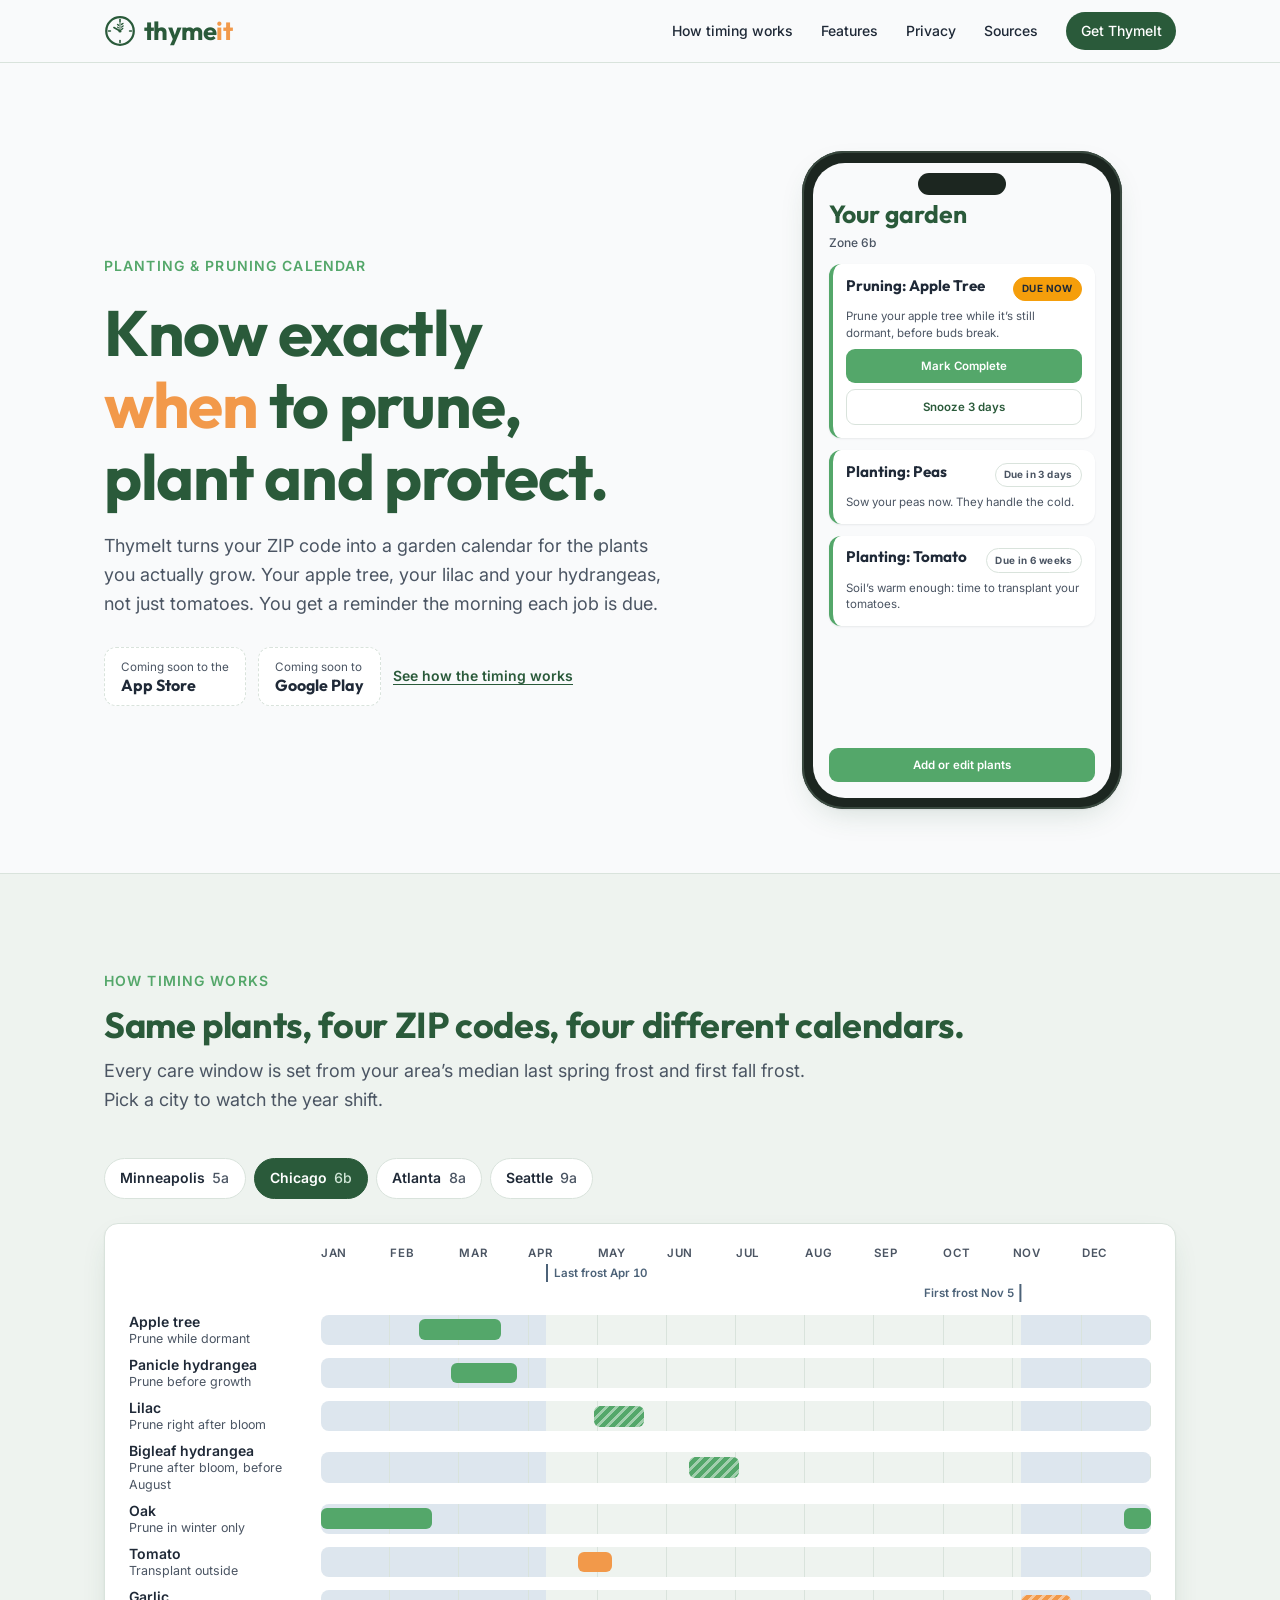
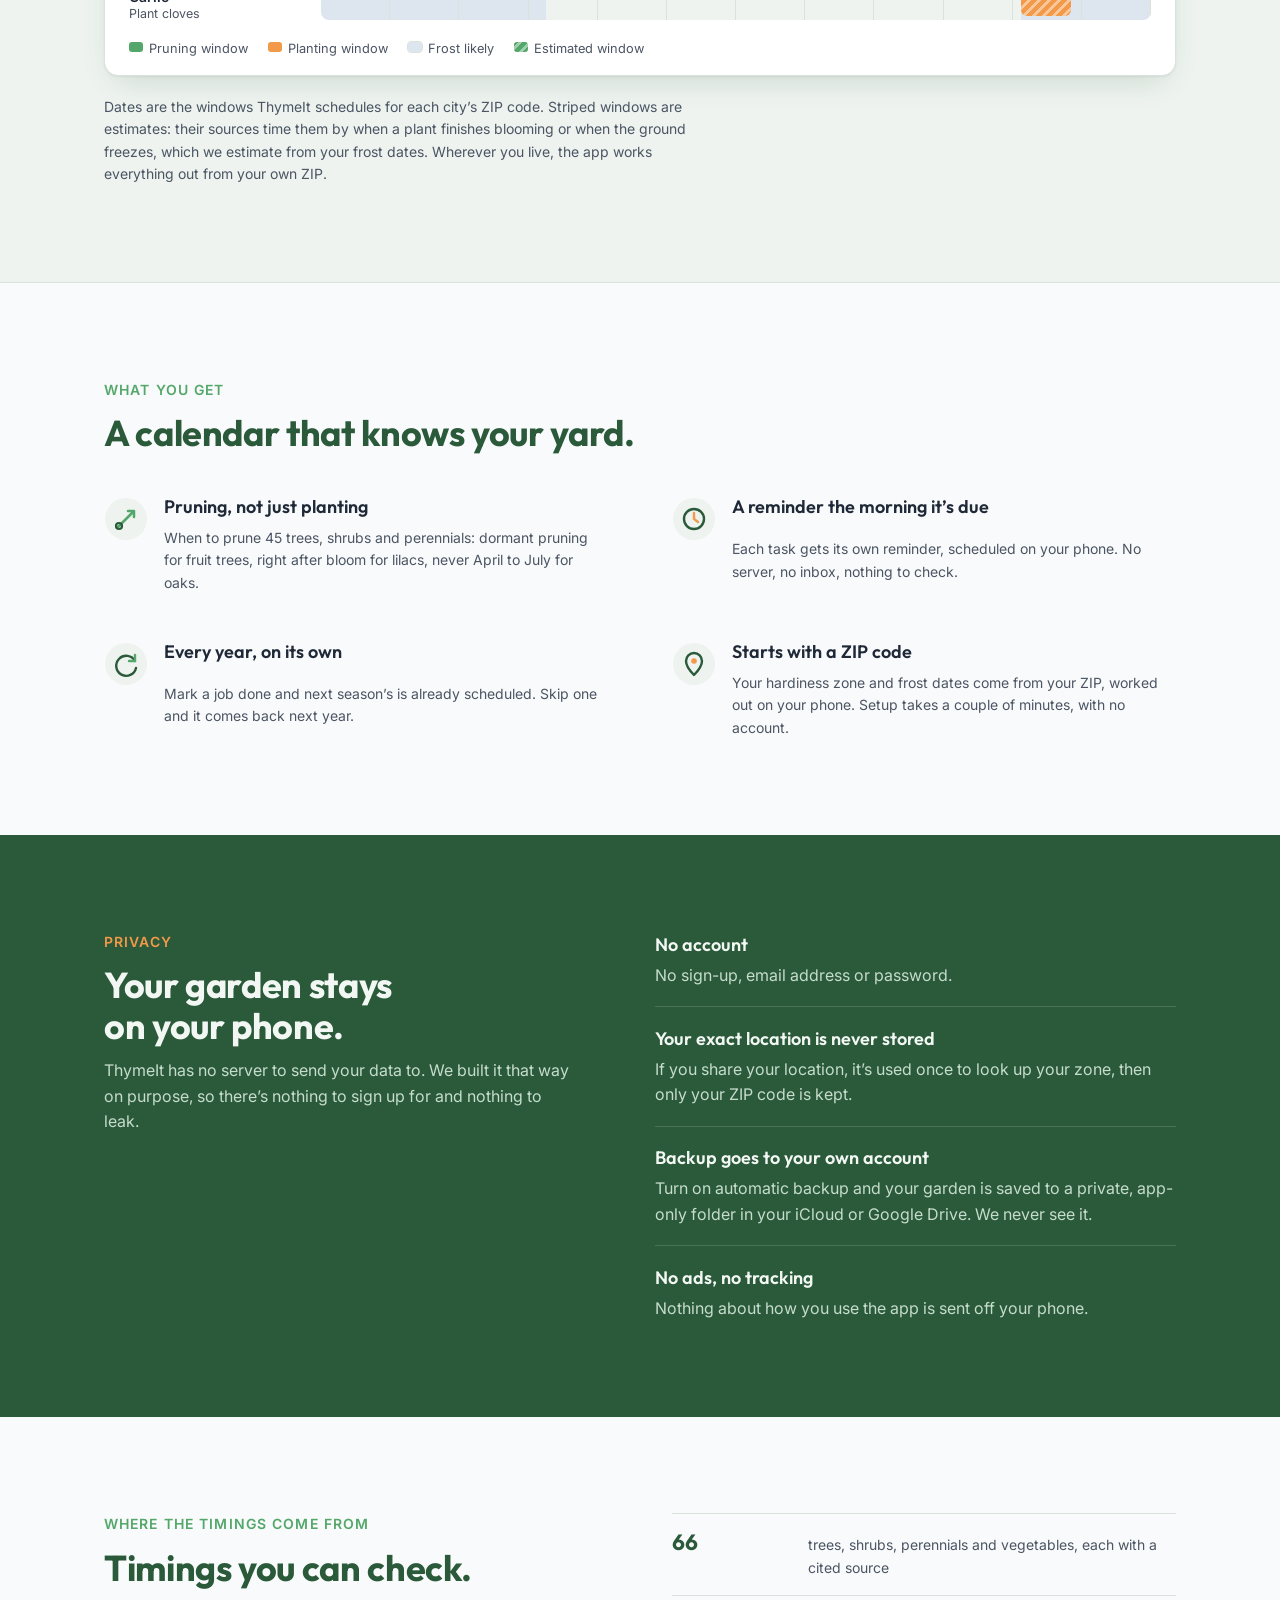
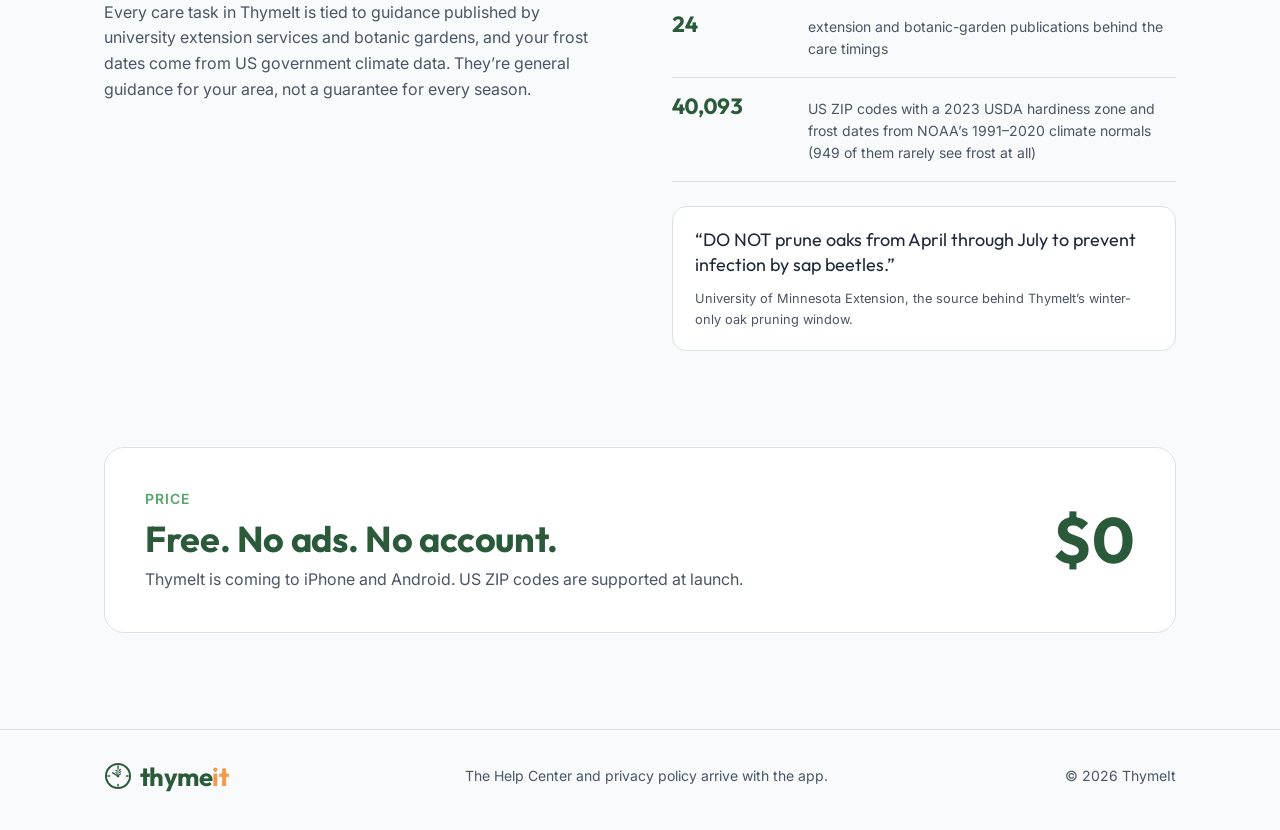
==== index.html @ fcf4bffc "Initial site design: home page, styles, 404, link check Brochure home page for ThymeIt using the app" ====
<!doctype html>
<html lang="en">
  <head>
    <meta charset="utf-8" />
    <meta name="viewport" content="width=device-width, initial-scale=1, viewport-fit=cover" />
    <title>ThymeIt: Garden Planting &amp; Pruning Calendar</title>
    <meta
      name="description"
      content="ThymeIt turns your ZIP code into a garden calendar for the plants you actually grow, including when to prune trees, shrubs and perennials. Free, no account, and your garden stays on your phone."
    />
    <meta name="theme-color" content="#2A5A3A" />
    <link rel="icon" href="assets/img/app-icon.svg" type="image/svg+xml" />
    <meta property="og:title" content="ThymeIt: Garden Planting & Pruning Calendar" />
    <meta
      property="og:description"
      content="Know exactly when to prune, plant and protect, timed to your ZIP code's frost dates."
    />
    <meta property="og:type" content="website" />
    <meta property="og:url" content="https://thymeit.lixlink.com/" />
    <link rel="preconnect" href="https://fonts.googleapis.com" />
    <link rel="preconnect" href="https://fonts.gstatic.com" crossorigin />
    <link
      rel="stylesheet"
      href="https://fonts.googleapis.com/css2?family=Inter:wght@400;500;600;700&family=Outfit:wght@500;600;700&display=swap"
    />
    <link rel="stylesheet" href="assets/css/style.css" />
  </head>
  <body>
    <a class="skip" href="#main">Skip to content</a>

    <header class="site-header">
      <div class="wrap">
        <a class="brand" href="./" aria-label="ThymeIt home">
          <svg class="mark" viewBox="0 0 100 100" width="32" height="32" aria-hidden="true"><circle cx="50" cy="50" r="43" fill="none" stroke="currentColor" stroke-width="7"/><g stroke="currentColor" stroke-width="5" stroke-linecap="round"><line x1="50" y1="14" x2="50" y2="20"/><line x1="86" y1="50" x2="80" y2="50"/><line x1="50" y1="86" x2="50" y2="80"/><line x1="14" y1="50" x2="20" y2="50"/><line x1="50" y1="50" x2="31" y2="39"/></g><g fill="currentColor"><path d="M48.6 50 L48.6 22 Q50 19 51.4 22 L51.4 50 Z"/><ellipse cx="57" cy="28" rx="5.2" ry="2.3" transform="rotate(-35 57 28)"/><ellipse cx="57.5" cy="36" rx="5.2" ry="2.3" transform="rotate(-35 57.5 36)"/><ellipse cx="57" cy="43.5" rx="4.6" ry="2.1" transform="rotate(-35 57 43.5)"/><ellipse cx="44" cy="31" rx="4.6" ry="2.1" transform="rotate(35 44 31)"/><ellipse cx="44" cy="39" rx="4.2" ry="2" transform="rotate(35 44 39)"/><circle cx="50" cy="50" r="5"/></g></svg>
          <span class="wordmark"><span class="thyme">thyme</span><span class="it">it</span></span>
        </a>
        <button class="nav-toggle" type="button" aria-expanded="false" aria-controls="site-nav">
          Menu
        </button>
        <nav class="nav" id="site-nav" aria-label="Main" hidden>
          <a href="#season">How timing works</a>
          <a href="#features">Features</a>
          <a href="#privacy">Privacy</a>
          <a href="#sources">Sources</a>
          <a class="pill" href="#download">Get ThymeIt</a>
        </nav>
      </div>
    </header>

    <main id="main">
      <!-- Hero: the promise, next to the app's real task card -->
      <section class="hero">
        <div class="wrap">
          <div class="hero-copy">
            <p class="eyebrow">Planting &amp; pruning calendar</p>
            <h1>Know exactly <span class="when">when</span> to prune, plant and protect.</h1>
            <p class="lede">
              ThymeIt turns your ZIP code into a garden calendar for the plants you actually
              grow. Your apple tree, your lilac and your hydrangeas, not just tomatoes. You get a
              reminder the morning each job is due.
            </p>
            <div class="store-row" id="download">
              <span class="store-badge">
                <span><small>Coming soon to the</small><strong>App Store</strong></span>
              </span>
              <span class="store-badge">
                <span><small>Coming soon to</small><strong>Google Play</strong></span>
              </span>
              <a class="text-link" href="#season">See how the timing works</a>
            </div>
          </div>

          <div class="phone" role="img" aria-label="The ThymeIt home screen: apple tree pruning due now, peas to plant in 3 days, and tomatoes to plant in 6 weeks.">
            <div class="phone-screen" aria-hidden="true">
              <div class="app-title">Your garden</div>
              <div class="app-zone">Zone 6b</div>
              <div class="task">
                <div class="task-head">
                  <span class="task-title">Pruning: Apple Tree</span>
                  <span class="badge due">DUE NOW</span>
                </div>
                <p class="task-copy">
                  Prune your apple tree while it’s still dormant, before buds break.
                </p>
                <div class="task-actions">
                  <span class="btn-app">Mark Complete</span>
                  <span class="btn-app secondary">Snooze 3 days</span>
                </div>
              </div>
              <div class="task">
                <div class="task-head">
                  <span class="task-title">Planting: Peas</span>
                  <span class="badge">Due in 3 days</span>
                </div>
                <p class="task-copy">Sow your peas now. They handle the cold.</p>
              </div>
              <div class="task">
                <div class="task-head">
                  <span class="task-title">Planting: Tomato</span>
                  <span class="badge">Due in 6 weeks</span>
                </div>
                <p class="task-copy">Soil’s warm enough: time to transplant your tomatoes.</p>
              </div>
              <span class="btn-app app-add">Add or edit plants</span>
            </div>
          </div>
        </div>
      </section>

      <!-- Signature: the year, timed to your frost dates -->
      <section class="section season" id="season" aria-labelledby="season-title">
        <div class="wrap">
          <div class="section-head">
            <p class="eyebrow">How timing works</p>
            <h2 id="season-title">Same plants, four ZIP codes, four different calendars.</h2>
            <p class="lede">
              Every care window is set from your area’s median last spring frost and first fall
              frost. Pick a city to watch the year shift.
            </p>
          </div>

          <div class="city-picker" role="group" aria-label="Example city">
            <button type="button" data-city="minneapolis" aria-pressed="false">
              Minneapolis <span class="zone">5a</span>
            </button>
            <button type="button" data-city="chicago" aria-pressed="true">
              Chicago <span class="zone">6b</span>
            </button>
            <button type="button" data-city="atlanta" aria-pressed="false">
              Atlanta <span class="zone">8a</span>
            </button>
            <button type="button" data-city="seattle" aria-pressed="false">
              Seattle <span class="zone">9a</span>
            </button>
          </div>

          <div class="ruler">
            <p class="sr-only" id="ruler-summary" aria-live="polite"></p>
            <div class="ruler-inner" id="ruler">
              <div class="ruler-row ruler-axis" aria-hidden="true">
                <span></span>
                <div class="track">
                  <div class="months">
                    <span>Jan</span><span>Feb</span><span>Mar</span><span>Apr</span><span>May</span
                    ><span>Jun</span><span>Jul</span><span>Aug</span><span>Sep</span><span>Oct</span
                    ><span>Nov</span><span>Dec</span>
                  </div>
                  <div class="frost-marks">
                    <span class="last" id="last-frost">Last frost Apr 10</span>
                    <span class="first" id="first-frost">First frost Nov 5</span>
                  </div>
                </div>
              </div>
              <!-- Rows are filled from assets/js/main.js (data from the app's plant library). -->
            </div>
            <div class="ruler-legend" aria-hidden="true">
              <span><i class="swatch-prune"></i>Pruning window</span>
              <span><i class="swatch-plant"></i>Planting window</span>
              <span><i class="swatch-frost"></i>Frost likely</span>
              <span><i class="swatch-estimate"></i>Estimated window</span>
            </div>
          </div>
          <p class="ruler-note">
            Dates are the windows ThymeIt schedules for each city’s ZIP code. Striped windows are
            estimates: their sources time them by when a plant finishes blooming or when the ground
            freezes, which we estimate from your frost dates. Wherever you live, the app works
            everything out from your own ZIP.
          </p>
        </div>
      </section>

      <!-- Features -->
      <section class="section" id="features" aria-labelledby="features-title">
        <div class="wrap">
          <div class="section-head">
            <p class="eyebrow">What you get</p>
            <h2 id="features-title">A calendar that knows your yard.</h2>
          </div>
          <div class="features">
            <div class="feature">
              <svg viewBox="0 0 44 44" aria-hidden="true">
                <circle cx="22" cy="22" r="21" fill="var(--bg-soft)" />
                <path d="M14 30 L30 14 M24 14 h6 v6" fill="none" stroke="var(--fresh)" stroke-width="2.5" stroke-linecap="round" stroke-linejoin="round" />
                <circle cx="15" cy="29" r="3" fill="none" stroke="var(--thyme)" stroke-width="2.2" />
              </svg>
              <h3>Pruning, not just planting</h3>
              <p class="detail">
                When to prune 45 trees, shrubs and perennials: dormant pruning for fruit trees,
                right after bloom for lilacs, never April to July for oaks.
              </p>
            </div>
            <div class="feature">
              <svg viewBox="0 0 44 44" aria-hidden="true">
                <circle cx="22" cy="22" r="21" fill="var(--bg-soft)" />
                <circle cx="22" cy="22" r="10" fill="none" stroke="var(--thyme)" stroke-width="2.4" />
                <path d="M22 16 v6 l4 3" fill="none" stroke="var(--orange)" stroke-width="2.4" stroke-linecap="round" />
              </svg>
              <h3>A reminder the morning it’s due</h3>
              <p class="detail">
                Each task gets its own reminder, scheduled on your phone. No server, no inbox,
                nothing to check.
              </p>
            </div>
            <div class="feature">
              <svg viewBox="0 0 44 44" aria-hidden="true">
                <circle cx="22" cy="22" r="21" fill="var(--bg-soft)" />
                <path d="M31 19 a10 10 0 1 0 1 7" fill="none" stroke="var(--thyme)" stroke-width="2.4" stroke-linecap="round" />
                <path d="M31 13 v6 h-6" fill="none" stroke="var(--fresh)" stroke-width="2.4" stroke-linecap="round" stroke-linejoin="round" />
              </svg>
              <h3>Every year, on its own</h3>
              <p class="detail">
                Mark a job done and next season’s is already scheduled. Skip one and it comes back
                next year.
              </p>
            </div>
            <div class="feature">
              <svg viewBox="0 0 44 44" aria-hidden="true">
                <circle cx="22" cy="22" r="21" fill="var(--bg-soft)" />
                <path d="M22 33 s-8-8-8-14 a8 8 0 0 1 16 0 c0 6-8 14-8 14z" fill="none" stroke="var(--thyme)" stroke-width="2.4" stroke-linejoin="round" />
                <circle cx="22" cy="19" r="2.8" fill="var(--orange)" />
              </svg>
              <h3>Starts with a ZIP code</h3>
              <p class="detail">
                Your hardiness zone and frost dates come from your ZIP, worked out on your phone.
                Setup takes a couple of minutes, with no account.
              </p>
            </div>
          </div>
        </div>
      </section>

      <!-- Privacy -->
      <section class="section band" id="privacy" aria-labelledby="privacy-title">
        <div class="wrap band-grid">
          <div class="section-head">
            <p class="eyebrow">Privacy</p>
            <h2 id="privacy-title">Your garden stays on your phone.</h2>
            <p>
              ThymeIt has no server to send your data to. We built it that way on purpose, so
              there’s nothing to sign up for and nothing to leak.
            </p>
          </div>
          <ul class="facts">
            <li>
              <strong>No account</strong>
              No sign-up, email address or password.
            </li>
            <li>
              <strong>Your exact location is never stored</strong>
              If you share your location, it’s used once to look up your zone, then only your
              ZIP code is kept.
            </li>
            <li>
              <strong>Backup goes to your own account</strong>
              Turn on automatic backup and your garden is saved to a private, app-only folder in
              your iCloud or Google Drive. We never see it.
            </li>
            <li>
              <strong>No ads, no tracking</strong>
              Nothing about how you use the app is sent off your phone.
            </li>
          </ul>
        </div>
      </section>

      <!-- Sources -->
      <section class="section" id="sources" aria-labelledby="sources-title">
        <div class="wrap sources-grid">
          <div class="section-head">
            <p class="eyebrow">Where the timings come from</p>
            <h2 id="sources-title">Timings you can check.</h2>
            <p>
              Every care task in ThymeIt is tied to guidance published by university extension
              services and botanic gardens, and your frost dates come from US government climate
              data. They’re general guidance for your area, not a guarantee for every season.
            </p>
          </div>
          <div style="display: grid; gap: 1.5rem; min-width: 0">
            <dl class="ledger">
              <div>
                <dt>66</dt>
                <dd>trees, shrubs, perennials and vegetables, each with a cited source</dd>
              </div>
              <div>
                <dt>24</dt>
                <dd>extension and botanic-garden publications behind the care timings</dd>
              </div>
              <div>
                <dt>40,093</dt>
                <dd>
                  US ZIP codes with a 2023 USDA hardiness zone and frost dates from NOAA’s
                  1991–2020 climate normals (949 of them rarely see frost at all)
                </dd>
              </div>
            </dl>
            <figure class="quote">
              <blockquote>
                “DO NOT prune oaks from April through July to prevent infection by sap beetles.”
              </blockquote>
              <figcaption>
                University of Minnesota Extension, the source behind ThymeIt’s winter-only oak
                pruning window.
              </figcaption>
            </figure>
          </div>
        </div>
      </section>

      <!-- Pricing -->
      <section class="section" style="padding-top: 0" aria-labelledby="price-title">
        <div class="wrap">
          <div class="price">
            <div class="price-copy">
              <p class="eyebrow">Price</p>
              <h2 id="price-title">Free. No ads. No account.</h2>
              <p>ThymeIt is coming to iPhone and Android. US ZIP codes are supported at launch.</p>
            </div>
            <span class="amount" aria-hidden="true">$0</span>
          </div>
        </div>
      </section>
    </main>

    <footer class="site-footer">
      <div class="wrap">
        <a class="brand" href="./" aria-label="ThymeIt home">
          <svg class="mark" viewBox="0 0 100 100" width="28" height="28" aria-hidden="true"><circle cx="50" cy="50" r="43" fill="none" stroke="currentColor" stroke-width="7"/><g stroke="currentColor" stroke-width="5" stroke-linecap="round"><line x1="50" y1="14" x2="50" y2="20"/><line x1="86" y1="50" x2="80" y2="50"/><line x1="50" y1="86" x2="50" y2="80"/><line x1="14" y1="50" x2="20" y2="50"/><line x1="50" y1="50" x2="31" y2="39"/></g><g fill="currentColor"><path d="M48.6 50 L48.6 22 Q50 19 51.4 22 L51.4 50 Z"/><ellipse cx="57" cy="28" rx="5.2" ry="2.3" transform="rotate(-35 57 28)"/><ellipse cx="57.5" cy="36" rx="5.2" ry="2.3" transform="rotate(-35 57.5 36)"/><ellipse cx="57" cy="43.5" rx="4.6" ry="2.1" transform="rotate(-35 57 43.5)"/><ellipse cx="44" cy="31" rx="4.6" ry="2.1" transform="rotate(35 44 31)"/><ellipse cx="44" cy="39" rx="4.2" ry="2" transform="rotate(35 44 39)"/><circle cx="50" cy="50" r="5"/></g></svg>
          <span class="wordmark"><span class="thyme">thyme</span><span class="it">it</span></span>
        </a>
        <p>The Help Center and privacy policy arrive with the app.</p>
        <p>© <span id="year">2026</span> ThymeIt</p>
      </div>
    </footer>

    <script src="assets/js/main.js"></script>
  </body>
</html>
---- assets/css/style.css ----
/*
 * thymeit.lixlink.com — shared stylesheet.
 * Layout concept: a garden almanac read along the year. The hero states the promise next
 * to a real task card; the signature section is a twelve-month ruler where every care
 * window slides with the reader's frost dates.
 * Brand tokens come from the app (docs/product/brand-guidelines.md in bitPimps/thymeit).
 */

:root {
  /* Brand */
  --thyme: #2a5a3a; /* Thyme Green: wordmark, headings, primary surfaces */
  --fresh: #54a76a; /* Fresh Green: primary actions, success */
  --orange: #f2994a; /* Timing Orange: the "it", secondary accents */
  --amber: #f59e0b; /* Amber Notification: due-now badges */

  /* Neutrals, tinted toward thyme green */
  --bg: #f9fafb; /* Surface */
  --bg-soft: #eef3ef;
  --card: #ffffff;
  --ink: #1f2937; /* Dark Gray */
  --muted: #4b5563; /* Base Text */
  --line: #d9e3dc;

  /* Derived */
  --heading: var(--thyme);
  --link: #2a5a3a;
  --frost: #dde6ee; /* "frost likely" shading on the season ruler */
  --frost-ink: #4c6278;
  --band-bg: #2a5a3a; /* full-bleed privacy band */
  --band-ink: #f2f7f3;
  --band-muted: #c6dccd;
  --on-accent: #ffffff;
  --due-ink: #1f2937;
  --shadow: 0 1px 2px rgb(31 41 55 / 6%), 0 12px 32px -12px rgb(42 90 58 / 22%);

  /* Type */
  --font-display: 'Outfit', ui-rounded, 'Segoe UI', system-ui, sans-serif;
  --font-body: 'Inter', system-ui, -apple-system, 'Segoe UI', Roboto, sans-serif;
  --step--1: 0.875rem;
  --step-0: 1rem;
  --step-1: 1.125rem;
  --step-2: 1.375rem;
  --step-3: clamp(1.6rem, 1.2rem + 1.6vw, 2.25rem);
  --step-4: clamp(2.3rem, 1.5rem + 3.6vw, 4rem);

  --radius: 14px;
  --gutter: clamp(1rem, 4vw, 2.5rem);
  --max: 72rem;
}

@media (prefers-color-scheme: dark) {
  :root:not([data-theme='light']) {
    --bg: #0e1612;
    --bg-soft: #131e18;
    --card: #17231c;
    --ink: #e7efe9;
    --muted: #a8b8ad;
    --line: #26362c;
    --heading: #8fd3a0;
    --link: #8fd3a0;
    --fresh: #5cb874;
    --orange: #f4a764;
    --frost: #1c2a36;
    --frost-ink: #a9bdd1;
    --band-bg: #17291e;
    --band-ink: #eef6f0;
    --band-muted: #b3cbbb;
    --on-accent: #0e1612;
    --shadow: 0 1px 2px rgb(0 0 0 / 40%), 0 12px 32px -12px rgb(0 0 0 / 60%);
    color-scheme: dark;
  }
}

:root[data-theme='dark'] {
  --bg: #0e1612;
  --bg-soft: #131e18;
  --card: #17231c;
  --ink: #e7efe9;
  --muted: #a8b8ad;
  --line: #26362c;
  --heading: #8fd3a0;
  --link: #8fd3a0;
  --fresh: #5cb874;
  --orange: #f4a764;
  --frost: #1c2a36;
  --frost-ink: #a9bdd1;
  --band-bg: #17291e;
  --band-ink: #eef6f0;
  --band-muted: #b3cbbb;
  --on-accent: #0e1612;
  --shadow: 0 1px 2px rgb(0 0 0 / 40%), 0 12px 32px -12px rgb(0 0 0 / 60%);
  color-scheme: dark;
}

/* ---- Base ---------------------------------------------------------------------------- */

*,
*::before,
*::after {
  box-sizing: border-box;
}

html {
  -webkit-text-size-adjust: 100%;
  scroll-behavior: smooth;
}

body {
  margin: 0;
  background: var(--bg);
  color: var(--muted);
  font-family: var(--font-body);
  font-size: var(--step-0);
  line-height: 1.6;
}

h1,
h2,
h3 {
  font-family: var(--font-display);
  color: var(--heading);
  line-height: 1.12;
  margin: 0;
  text-wrap: balance;
}

h1 {
  font-size: var(--step-4);
  font-weight: 700;
  letter-spacing: -0.02em;
}

h2 {
  font-size: var(--step-3);
  font-weight: 700;
  letter-spacing: -0.01em;
}

h3 {
  font-size: var(--step-1);
  font-weight: 600;
  color: var(--ink);
}

p {
  margin: 0;
  max-width: 65ch;
}

a {
  color: var(--link);
  text-underline-offset: 0.18em;
}

:focus-visible {
  outline: 3px solid var(--orange);
  outline-offset: 3px;
  border-radius: 4px;
}

img,
svg {
  max-width: 100%;
}

.wrap {
  width: 100%;
  max-width: var(--max);
  margin-inline: auto;
  padding-inline: var(--gutter);
}

.eyebrow {
  font-size: var(--step--1);
  font-weight: 600;
  letter-spacing: 0.08em;
  text-transform: uppercase;
  color: var(--fresh);
}

.lede {
  font-size: var(--step-1);
  color: var(--muted);
}

.sr-only {
  position: absolute;
  width: 1px;
  height: 1px;
  overflow: hidden;
  clip: rect(0 0 0 0);
  white-space: nowrap;
}

.skip {
  position: absolute;
  left: -999px;
}

.skip:focus {
  left: var(--gutter);
  top: 0.5rem;
  z-index: 10;
  background: var(--card);
  padding: 0.5rem 0.75rem;
}

/* ---- Wordmark ------------------------------------------------------------------------- */

.brand {
  display: inline-flex;
  align-items: center;
  gap: 0.5rem;
  text-decoration: none;
}

.brand .mark {
  flex: none;
  color: var(--heading); /* the clock follows the theme; stays Thyme Green in light mode */
}

.wordmark {
  font-family: var(--font-display);
  font-weight: 700;
  font-size: 1.6rem;
  letter-spacing: -0.02em;
  line-height: 1;
}

/* Never recolor the split: "thyme" green, "it" orange (brand-guidelines.md §1). */
.wordmark .thyme {
  color: var(--heading);
}

.wordmark .it {
  color: var(--orange);
}

/* ---- Header ----------------------------------------------------------------------------- */

.site-header {
  position: sticky;
  top: env(safe-area-inset-top, 0px);
  z-index: 5;
  background: color-mix(in srgb, var(--bg) 88%, transparent);
  backdrop-filter: blur(10px);
  border-bottom: 1px solid var(--line);
}

.site-header .wrap {
  display: flex;
  align-items: center;
  justify-content: space-between;
  gap: 1rem;
  padding-block: 0.75rem;
}

.nav {
  display: flex;
  align-items: center;
  gap: clamp(0.75rem, 2.5vw, 1.75rem);
  font-size: var(--step--1);
  font-weight: 500;
}

.nav a {
  color: var(--ink);
  text-decoration: none;
}

.nav a:hover {
  color: var(--heading);
}

.nav .pill {
  background: var(--thyme);
  color: #fff;
  padding: 0.5rem 0.9rem;
  border-radius: 999px;
}

.nav-toggle {
  display: none;
}

@media (max-width: 720px) {
  .nav-toggle {
    display: inline-flex;
    align-items: center;
    gap: 0.4rem;
    font: inherit;
    font-size: var(--step--1);
    font-weight: 600;
    color: var(--ink);
    background: var(--card);
    border: 1px solid var(--line);
    border-radius: 999px;
    padding: 0.45rem 0.8rem;
    cursor: pointer;
  }

  .nav {
    position: absolute;
    inset: 100% 0 auto 0;
    flex-direction: column;
    align-items: stretch;
    gap: 0;
    background: var(--bg);
    border-bottom: 1px solid var(--line);
    padding: 0.5rem var(--gutter) 1rem;
  }

  .nav[hidden] {
    display: none;
  }

  .nav a {
    padding: 0.7rem 0;
    font-size: var(--step-0);
  }

  .nav .pill {
    text-align: center;
    margin-top: 0.5rem;
  }
}

@media (min-width: 721px) {
  .nav[hidden] {
    display: flex !important;
  }
}

/* ---- Hero -------------------------------------------------------------------------------- */

.hero {
  padding-block: clamp(2.5rem, 7vw, 5.5rem) clamp(2rem, 5vw, 4rem);
}

.hero .wrap {
  display: grid;
  grid-template-columns: minmax(0, 1.15fr) minmax(0, 0.85fr);
  gap: clamp(2rem, 5vw, 4.5rem);
  align-items: center;
}

.hero-copy {
  display: grid;
  gap: 1.25rem;
  min-width: 0;
}

.hero h1 .when {
  color: var(--orange);
}

.store-row {
  display: flex;
  flex-wrap: wrap;
  align-items: center;
  gap: 0.75rem;
  margin-top: 0.5rem;
}

.store-badge {
  display: inline-flex;
  align-items: center;
  gap: 0.6rem;
  padding: 0.6rem 1rem;
  border-radius: 12px;
  border: 1.5px dashed var(--line);
  background: var(--card);
  color: var(--ink);
  font-size: var(--step--1);
  line-height: 1.25;
}

.store-badge strong {
  display: block;
  font-family: var(--font-display);
  font-size: var(--step-0);
}

.store-badge small {
  color: var(--muted);
}

.text-link {
  font-weight: 600;
  font-size: var(--step--1);
}

/* Phone mock: the app's real home screen copy (src/app/home.tsx, plant library). */
.phone {
  justify-self: center;
  width: min(100%, 20rem);
  aspect-ratio: 9 / 18.5;
  max-width: 100%;
  border-radius: 2.6rem;
  padding: 0.7rem;
  background: #1c2620;
  box-shadow: var(--shadow), inset 0 0 0 2px #3a4a40;
  position: relative;
}

.phone-screen {
  height: 100%;
  border-radius: 2rem;
  background: var(--bg);
  overflow: hidden;
  padding: 2.4rem 1rem 1rem;
  display: flex;
  flex-direction: column;
  gap: 0.75rem;
  position: relative;
}

.phone-screen::before {
  content: '';
  position: absolute;
  top: 0.65rem;
  left: 50%;
  width: 5.5rem;
  height: 1.4rem;
  translate: -50% 0;
  border-radius: 999px;
  background: #1c2620;
}

.app-title {
  font-family: var(--font-display);
  font-size: 1.55rem;
  font-weight: 700;
  color: var(--heading);
  line-height: 1.05;
}

.app-zone {
  font-size: 0.75rem;
  font-weight: 500;
  color: var(--muted);
  margin-top: -0.4rem;
}

.task {
  background: var(--card);
  border-radius: 12px;
  border-left: 4px solid var(--fresh);
  padding: 0.8rem;
  display: grid;
  gap: 0.45rem;
  box-shadow: 0 1px 2px rgb(31 41 55 / 8%);
}

.task-head {
  display: flex;
  justify-content: space-between;
  align-items: flex-start;
  gap: 0.5rem;
}

.task-title {
  font-family: var(--font-display);
  font-weight: 700;
  font-size: 0.95rem;
  line-height: 1.2;
  color: var(--ink);
}

.badge {
  flex: none;
  font-size: 0.62rem;
  font-weight: 700;
  letter-spacing: 0.04em;
  border-radius: 999px;
  padding: 0.2rem 0.5rem;
  border: 1px solid var(--line);
  color: var(--muted);
  white-space: nowrap;
}

.badge.due {
  background: var(--amber);
  border-color: var(--amber);
  color: var(--due-ink);
}

.task-copy {
  font-size: 0.72rem;
  line-height: 1.45;
  color: var(--muted);
}

.task-actions {
  display: grid;
  gap: 0.35rem;
}

.btn-app {
  font-size: 0.72rem;
  font-weight: 600;
  text-align: center;
  padding: 0.5rem;
  border-radius: 9px;
  background: var(--fresh);
  color: var(--on-accent);
}

.app-add {
  margin-top: auto;
}

.btn-app.secondary {
  background: var(--card);
  color: var(--heading);
  border: 1px solid var(--line);
}

/* ---- Sections ---------------------------------------------------------------------------- */

.section {
  padding-block: clamp(3rem, 8vw, 6rem);
}

.section-head {
  display: grid;
  gap: 0.75rem;
  margin-bottom: clamp(1.75rem, 4vw, 2.75rem);
}

/* ---- Season ruler (signature) ------------------------------------------------------------ */

.season {
  background: var(--bg-soft);
  border-block: 1px solid var(--line);
}

.city-picker {
  display: flex;
  flex-wrap: wrap;
  gap: 0.5rem;
  margin-bottom: 1.5rem;
}

.city-picker button {
  font: inherit;
  font-size: var(--step--1);
  font-weight: 600;
  color: var(--ink);
  background: var(--card);
  border: 1px solid var(--line);
  border-radius: 999px;
  padding: 0.5rem 0.95rem;
  cursor: pointer;
  display: inline-flex;
  gap: 0.45rem;
  align-items: baseline;
}

.city-picker button .zone {
  font-weight: 500;
  color: var(--muted);
  font-variant-numeric: tabular-nums;
}

.city-picker button[aria-pressed='true'] {
  background: var(--thyme);
  border-color: var(--thyme);
  color: #fff;
}

.city-picker button[aria-pressed='true'] .zone {
  color: #cfe5d6;
}

.ruler {
  background: var(--card);
  border: 1px solid var(--line);
  border-radius: var(--radius);
  padding: 1.25rem clamp(0.9rem, 3vw, 1.5rem) 1rem;
  box-shadow: var(--shadow);
  overflow-x: auto;
}

.ruler-inner {
  min-width: 36rem;
  display: grid;
  gap: 0.55rem;
}

.ruler-row {
  display: grid;
  grid-template-columns: 11rem minmax(0, 1fr);
  align-items: center;
  gap: 1rem;
}

.ruler-label {
  font-size: var(--step--1);
  line-height: 1.3;
  color: var(--ink);
  font-weight: 600;
}

.ruler-label span {
  display: block;
  font-weight: 400;
  color: var(--muted);
  font-size: 0.78rem;
}

.track {
  position: relative;
  height: 1.9rem;
  border-radius: 8px;
  background:
    linear-gradient(to right, var(--frost) var(--last), transparent var(--last)),
    linear-gradient(to left, var(--frost) calc(100% - var(--first)), transparent calc(100% - var(--first))),
    var(--bg-soft);
}

.track::after {
  /* month gridlines */
  content: '';
  position: absolute;
  inset: 0;
  border-radius: 8px;
  background: repeating-linear-gradient(
    to right,
    transparent 0,
    transparent calc(100% / 12 - 1px),
    var(--line) calc(100% / 12 - 1px),
    var(--line) calc(100% / 12)
  );
  pointer-events: none;
}

.window {
  position: absolute;
  top: 0.3rem;
  bottom: 0.3rem;
  border-radius: 6px;
  z-index: 1;
  transition:
    left 0.45s cubic-bezier(0.2, 0.7, 0.2, 1),
    width 0.45s cubic-bezier(0.2, 0.7, 0.2, 1);
}

.window.prune {
  background: var(--fresh);
}

.window.plant {
  background: var(--orange);
}

/* Estimated windows (bloom-relative timing): striped, so they never read as exact. */
.window.estimated,
.swatch-estimate {
  background-image: repeating-linear-gradient(
    -45deg,
    transparent 0 4px,
    rgb(255 255 255 / 45%) 4px 7px
  );
}

.swatch-estimate {
  background-color: var(--fresh);
}

.ruler-axis .track {
  height: auto;
  background: none;
}

.ruler-axis .track::after {
  display: none;
}

.months {
  display: grid;
  grid-template-columns: repeat(12, 1fr);
  font-size: 0.72rem;
  font-weight: 600;
  letter-spacing: 0.06em;
  text-transform: uppercase;
  color: var(--muted);
}

.frost-marks {
  /* Two lines, so the labels can never collide; each extends toward the middle of the year. */
  position: relative;
  height: 2.6rem;
  font-size: 0.72rem;
  font-weight: 600;
  color: var(--frost-ink);
  font-variant-numeric: tabular-nums;
}

.frost-marks span {
  position: absolute;
  white-space: nowrap;
  transition: left 0.45s cubic-bezier(0.2, 0.7, 0.2, 1);
}

.frost-marks .last {
  top: 0.1rem;
  padding-left: 0.35rem;
  border-left: 2px solid var(--frost-ink);
}

.frost-marks .first {
  top: 1.35rem;
  translate: -100% 0;
  padding-right: 0.35rem;
  border-right: 2px solid var(--frost-ink);
}

.ruler-legend {
  display: flex;
  flex-wrap: wrap;
  gap: 0.5rem 1.25rem;
  margin-top: 1rem;
  font-size: 0.8rem;
  color: var(--muted);
}

.ruler-legend i {
  display: inline-block;
  width: 0.9rem;
  height: 0.6rem;
  border-radius: 3px;
  margin-right: 0.35rem;
  vertical-align: 0.05em;
}

.swatch-prune {
  background: var(--fresh);
}

.swatch-plant {
  background: var(--orange);
}

.swatch-frost {
  background: var(--frost);
  outline: 1px solid var(--line);
}

.ruler-note {
  margin-top: 1.25rem;
  font-size: var(--step--1);
}

@media (prefers-reduced-motion: reduce) {
  .window,
  .frost-marks span {
    transition: none;
  }

  html {
    scroll-behavior: auto;
  }
}

/* ---- Features ---------------------------------------------------------------------------- */

.features {
  display: grid;
  grid-template-columns: repeat(2, minmax(0, 1fr));
  gap: clamp(1.5rem, 4vw, 3rem) clamp(1.5rem, 5vw, 4rem);
}

.feature {
  display: grid;
  grid-template-columns: 2.75rem minmax(0, 1fr);
  gap: 0.25rem 1rem;
  align-items: start;
}

.feature svg {
  grid-row: span 2;
  width: 2.75rem;
  height: 2.75rem;
}

.feature p {
  font-size: var(--step-0);
}

.feature .detail {
  grid-column: 2;
  font-size: var(--step--1);
  color: var(--muted);
  margin-top: 0.35rem;
}

/* ---- Privacy band ------------------------------------------------------------------------- */

.band {
  background: var(--band-bg);
  color: var(--band-muted);
}

.band h2 {
  color: var(--band-ink);
}

.band .eyebrow {
  color: var(--orange);
}

.band-grid {
  display: grid;
  grid-template-columns: minmax(0, 1fr) minmax(0, 1.1fr);
  gap: clamp(2rem, 6vw, 5rem);
  align-items: start;
}

.facts {
  list-style: none;
  margin: 0;
  padding: 0;
  display: grid;
  gap: 1.1rem;
}

.facts li {
  display: grid;
  gap: 0.2rem;
  padding-bottom: 1.1rem;
  border-bottom: 1px solid rgb(255 255 255 / 14%);
}

.facts li:last-child {
  border-bottom: 0;
  padding-bottom: 0;
}

.facts strong {
  font-family: var(--font-display);
  font-size: var(--step-1);
  color: var(--band-ink);
  font-weight: 600;
}

/* ---- Sources --------------------------------------------------------------------------------- */

.sources-grid {
  display: grid;
  grid-template-columns: minmax(0, 1fr) minmax(0, 1fr);
  gap: clamp(2rem, 5vw, 4rem);
  align-items: start;
}

.ledger {
  margin: 0;
  display: grid;
  border-top: 1px solid var(--line);
}

.ledger div {
  display: grid;
  grid-template-columns: 7.5rem minmax(0, 1fr);
  gap: 1rem;
  padding-block: 1rem;
  border-bottom: 1px solid var(--line);
  align-items: baseline;
}

.ledger dt {
  font-family: var(--font-display);
  font-size: var(--step-2);
  font-weight: 700;
  color: var(--heading);
  font-variant-numeric: tabular-nums;
  line-height: 1.1;
}

.ledger dd {
  margin: 0;
  font-size: var(--step--1);
}

.quote {
  margin: 0;
  padding: 1.25rem 1.4rem;
  background: var(--card);
  border: 1px solid var(--line);
  border-radius: var(--radius);
  display: grid;
  gap: 0.75rem;
}

.quote blockquote {
  margin: 0;
  font-family: var(--font-display);
  font-size: var(--step-1);
  color: var(--ink);
  line-height: 1.4;
}

.quote figcaption {
  font-size: 0.8rem;
}

/* ---- Pricing + footer ------------------------------------------------------------------------ */

.price {
  display: flex;
  flex-wrap: wrap;
  justify-content: space-between;
  align-items: center;
  gap: 1.5rem;
  padding: clamp(1.5rem, 4vw, 2.5rem);
  border-radius: calc(var(--radius) + 6px);
  background: var(--card);
  border: 1px solid var(--line);
}

.price-copy {
  display: grid;
  gap: 0.5rem;
  min-width: 0;
}

.price .amount {
  font-family: var(--font-display);
  font-size: var(--step-4);
  font-weight: 700;
  color: var(--heading);
  line-height: 1;
}

.site-footer {
  border-top: 1px solid var(--line);
  padding-block: 2rem 2.5rem;
  font-size: var(--step--1);
}

.site-footer .wrap {
  display: flex;
  flex-wrap: wrap;
  justify-content: space-between;
  gap: 1rem 2rem;
  align-items: center;
}

/* ---- Responsive ------------------------------------------------------------------------------ */

@media (max-width: 860px) {
  .hero .wrap,
  .band-grid,
  .sources-grid {
    grid-template-columns: minmax(0, 1fr);
  }

  .phone {
    width: min(100%, 18rem);
  }
}

@media (max-width: 640px) {
  .features {
    grid-template-columns: minmax(0, 1fr);
  }

  /* Phones: label above its track, so the year gets the full width. */
  .ruler-inner {
    min-width: 0;
    gap: 0.8rem;
  }

  .ruler-row {
    grid-template-columns: minmax(0, 1fr);
    gap: 0.3rem;
  }

  .ruler-row > span:empty {
    display: none;
  }

  .ruler-label span {
    display: inline;
    margin-left: 0.35rem;
  }

  .months {
    font-size: 0.6rem;
    letter-spacing: 0;
  }


  .ledger div {
    grid-template-columns: minmax(0, 1fr);
    gap: 0.25rem;
  }
}
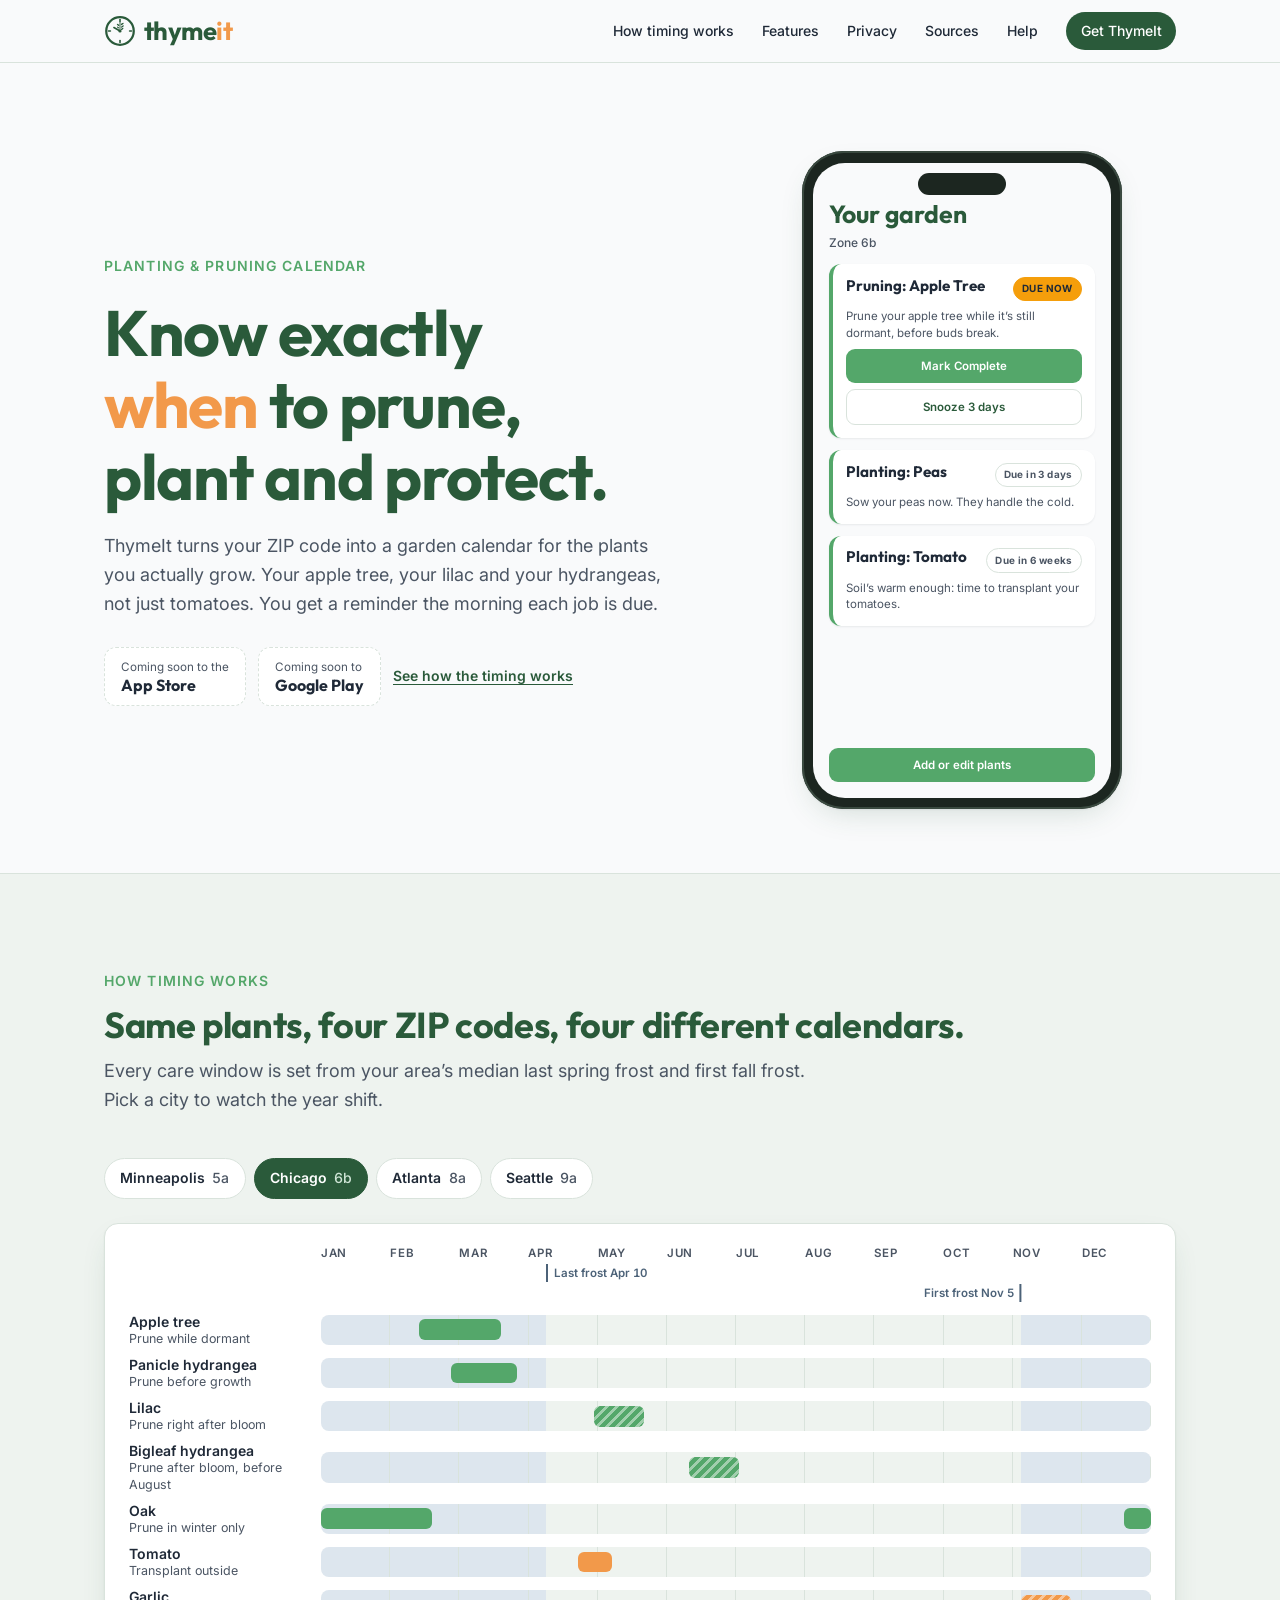
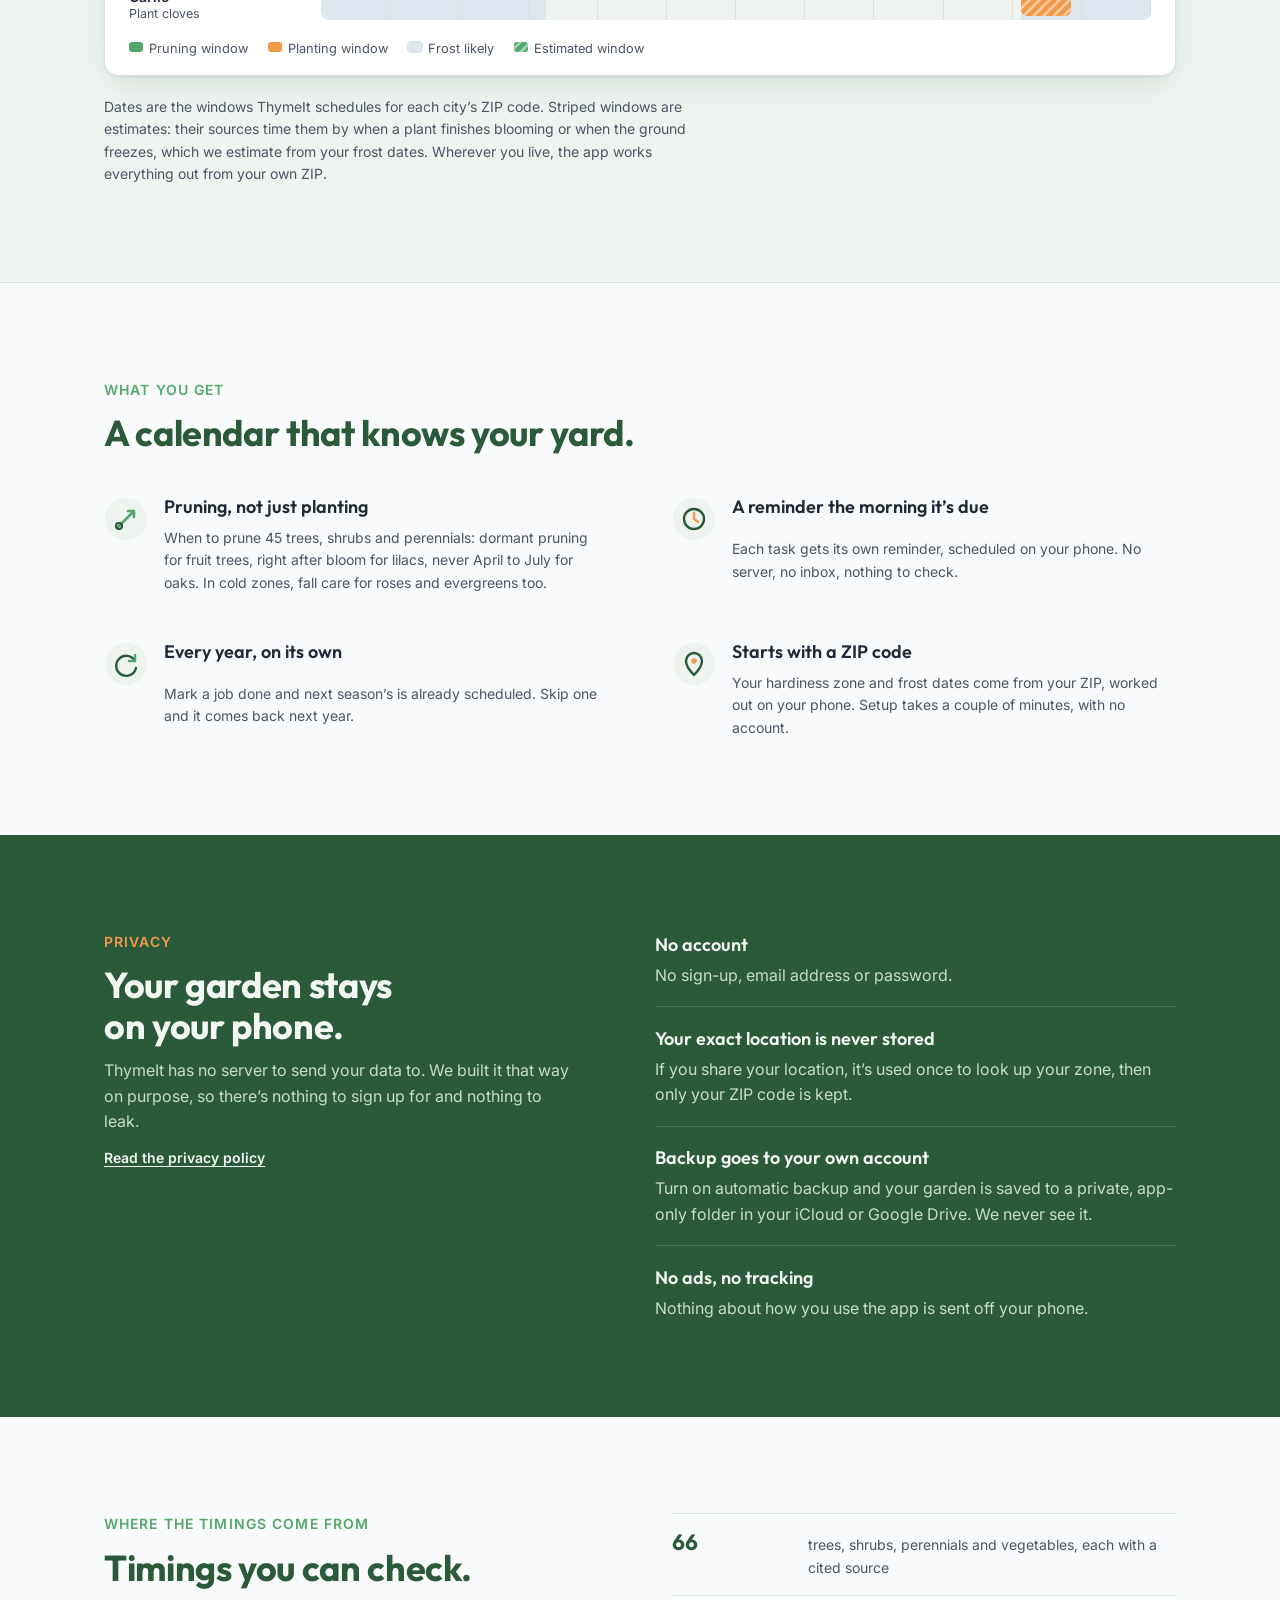
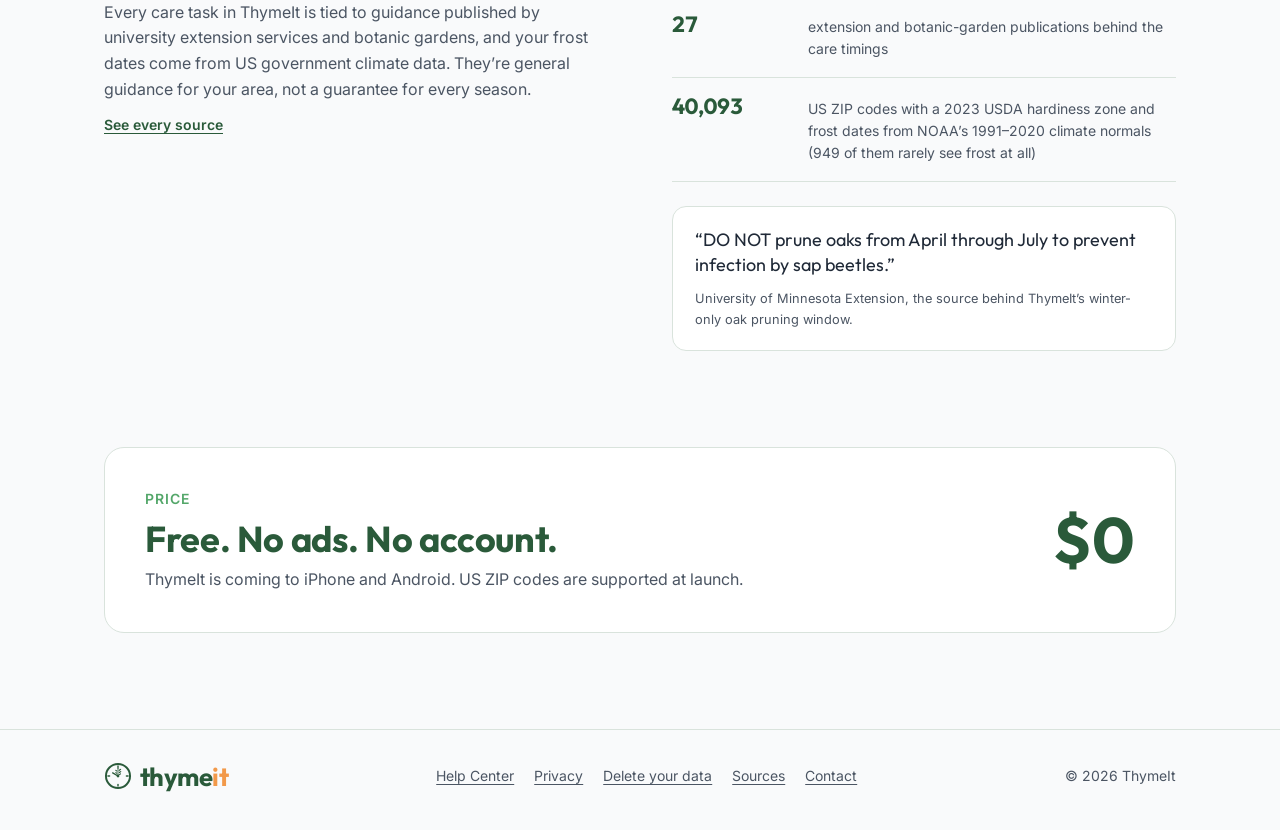
==== commit fa287c53: "Help Center, privacy policy, delete-data and sources pages - faq.html: 41 answers in the website pla" ====
--- a/index.html
+++ b/index.html
@@ -42,6 +42,7 @@
           <a href="#features">Features</a>
           <a href="#privacy">Privacy</a>
           <a href="#sources">Sources</a>
+          <a href="faq.html">Help</a>
           <a class="pill" href="#download">Get ThymeIt</a>
         </nav>
       </div>
@@ -186,7 +187,8 @@
               <h3>Pruning, not just planting</h3>
               <p class="detail">
                 When to prune 45 trees, shrubs and perennials: dormant pruning for fruit trees,
-                right after bloom for lilacs, never April to July for oaks.
+                right after bloom for lilacs, never April to July for oaks. In cold zones, fall
+                care for roses and evergreens too.
               </p>
             </div>
             <div class="feature">
@@ -239,6 +241,7 @@
               ThymeIt has no server to send your data to. We built it that way on purpose, so
               there’s nothing to sign up for and nothing to leak.
             </p>
+            <a class="text-link" href="privacy.html">Read the privacy policy</a>
           </div>
           <ul class="facts">
             <li>
@@ -274,6 +277,7 @@
               services and botanic gardens, and your frost dates come from US government climate
               data. They’re general guidance for your area, not a guarantee for every season.
             </p>
+            <a class="text-link" href="sources.html">See every source</a>
           </div>
           <div style="display: grid; gap: 1.5rem; min-width: 0">
             <dl class="ledger">
@@ -282,7 +286,7 @@
                 <dd>trees, shrubs, perennials and vegetables, each with a cited source</dd>
               </div>
               <div>
-                <dt>24</dt>
+                <dt>27</dt>
                 <dd>extension and botanic-garden publications behind the care timings</dd>
               </div>
               <div>
@@ -327,7 +331,13 @@
           <svg class="mark" viewBox="0 0 100 100" width="28" height="28" aria-hidden="true"><circle cx="50" cy="50" r="43" fill="none" stroke="currentColor" stroke-width="7"/><g stroke="currentColor" stroke-width="5" stroke-linecap="round"><line x1="50" y1="14" x2="50" y2="20"/><line x1="86" y1="50" x2="80" y2="50"/><line x1="50" y1="86" x2="50" y2="80"/><line x1="14" y1="50" x2="20" y2="50"/><line x1="50" y1="50" x2="31" y2="39"/></g><g fill="currentColor"><path d="M48.6 50 L48.6 22 Q50 19 51.4 22 L51.4 50 Z"/><ellipse cx="57" cy="28" rx="5.2" ry="2.3" transform="rotate(-35 57 28)"/><ellipse cx="57.5" cy="36" rx="5.2" ry="2.3" transform="rotate(-35 57.5 36)"/><ellipse cx="57" cy="43.5" rx="4.6" ry="2.1" transform="rotate(-35 57 43.5)"/><ellipse cx="44" cy="31" rx="4.6" ry="2.1" transform="rotate(35 44 31)"/><ellipse cx="44" cy="39" rx="4.2" ry="2" transform="rotate(35 44 39)"/><circle cx="50" cy="50" r="5"/></g></svg>
           <span class="wordmark"><span class="thyme">thyme</span><span class="it">it</span></span>
         </a>
-        <p>The Help Center and privacy policy arrive with the app.</p>
+        <nav aria-label="Footer">
+          <a href="faq.html">Help Center</a>
+          <a href="privacy.html">Privacy</a>
+          <a href="delete-data.html">Delete your data</a>
+          <a href="sources.html">Sources</a>
+          <a href="mailto:thymeit-support@lixlink.com">Contact</a>
+        </nav>
         <p>© <span id="year">2026</span> ThymeIt</p>
       </div>
     </footer>
--- a/assets/css/style.css
+++ b/assets/css/style.css
@@ -996,3 +996,260 @@
     gap: 0.25rem;
   }
 }
+
+/* ---- Content pages: Help Center, privacy, delete data, sources ----------------------- */
+
+/* `hidden` must win over the display rules below (search hides answers and sections). */
+[hidden] {
+  display: none !important;
+}
+
+.page-head {
+  padding: clamp(2.5rem, 6vw, 4.5rem) 0 clamp(1.5rem, 4vw, 2.5rem);
+  border-bottom: 1px solid var(--line);
+}
+
+.page-head .wrap {
+  display: grid;
+  gap: 0.9rem;
+  max-width: 48rem;
+  margin-inline: auto;
+}
+
+.page-head h1 {
+  font-size: var(--step-3);
+}
+
+.page-body {
+  padding: clamp(2rem, 5vw, 3.5rem) 0 clamp(3rem, 8vw, 5rem);
+}
+
+.page-body > .wrap {
+  max-width: 48rem;
+}
+
+.prose {
+  display: grid;
+  gap: 1rem;
+  color: var(--muted);
+}
+
+.prose h2 {
+  font-size: var(--step-2);
+  margin-top: 1.5rem;
+  scroll-margin-top: 5rem;
+}
+
+.prose h3 {
+  font-size: var(--step-1);
+  color: var(--ink);
+  margin-top: 0.5rem;
+}
+
+.prose p,
+.prose ul,
+.prose ol {
+  margin: 0;
+}
+
+.prose ul,
+.prose ol {
+  padding-left: 1.25rem;
+  display: grid;
+  gap: 0.4rem;
+}
+
+.prose strong {
+  color: var(--ink);
+}
+
+.prose code {
+  font-size: 0.9em;
+  background: var(--bg-soft);
+  border-radius: 6px;
+  padding: 0.1em 0.35em;
+}
+
+.prose a,
+.faq a {
+  color: var(--link);
+  text-underline-offset: 0.18em;
+}
+
+.note {
+  background: var(--card);
+  border: 1px solid var(--line);
+  border-left: 4px solid var(--fresh);
+  border-radius: var(--radius);
+  padding: 1rem 1.25rem;
+}
+
+.meta {
+  font-size: var(--step--1);
+}
+
+/* Contents list at the top of long pages */
+.toc {
+  display: flex;
+  flex-wrap: wrap;
+  gap: 0.5rem;
+  padding: 0;
+  margin: 0;
+  list-style: none;
+}
+
+.toc a {
+  display: inline-block;
+  padding: 0.4rem 0.8rem;
+  border: 1px solid var(--line);
+  border-radius: 999px;
+  background: var(--card);
+  color: var(--ink);
+  font-size: var(--step--1);
+  font-weight: 500;
+  text-decoration: none;
+}
+
+.toc a:hover {
+  border-color: var(--fresh);
+}
+
+/* Help Center */
+.faq-search {
+  display: grid;
+  gap: 0.4rem;
+}
+
+.faq-search label {
+  font-weight: 600;
+  color: var(--ink);
+}
+
+.faq-search input {
+  width: 100%;
+  min-height: 3rem;
+  padding: 0 1rem;
+  font: inherit;
+  color: var(--ink);
+  background: var(--card);
+  border: 1px solid var(--line);
+  border-radius: var(--radius);
+}
+
+.faq-search input:focus-visible {
+  outline: 3px solid var(--fresh);
+  outline-offset: 1px;
+}
+
+.faq {
+  display: grid;
+  gap: 2.25rem;
+}
+
+.faq section {
+  display: grid;
+  gap: 0.6rem;
+}
+
+.faq h2 {
+  font-size: var(--step-2);
+  scroll-margin-top: 5rem;
+}
+
+.faq details {
+  background: var(--card);
+  border: 1px solid var(--line);
+  border-radius: var(--radius);
+  scroll-margin-top: 5rem;
+}
+
+.faq summary {
+  cursor: pointer;
+  list-style: none;
+  padding: 0.95rem 1.25rem;
+  font-weight: 600;
+  color: var(--ink);
+  display: flex;
+  justify-content: space-between;
+  gap: 1rem;
+}
+
+.faq summary::-webkit-details-marker {
+  display: none;
+}
+
+.faq summary::after {
+  content: '+';
+  color: var(--fresh);
+  font-weight: 700;
+  flex: none;
+}
+
+.faq details[open] summary::after {
+  content: '−';
+}
+
+.faq summary:focus-visible {
+  outline: 3px solid var(--fresh);
+  outline-offset: -3px;
+  border-radius: var(--radius);
+}
+
+.faq .answer {
+  padding: 0 1.25rem 1.1rem;
+  display: grid;
+  gap: 0.7rem;
+}
+
+.faq .answer p,
+.faq .answer ul,
+.faq .answer ol {
+  margin: 0;
+}
+
+.faq .answer ul,
+.faq .answer ol {
+  padding-left: 1.25rem;
+  display: grid;
+  gap: 0.3rem;
+}
+
+.faq-empty {
+  font-weight: 500;
+}
+
+/* Sources list */
+.source-list {
+  list-style: none;
+  padding: 0;
+  margin: 0;
+  display: grid;
+  gap: 0.6rem;
+}
+
+.source-list li {
+  background: var(--card);
+  border: 1px solid var(--line);
+  border-radius: var(--radius);
+  padding: 0.8rem 1.1rem;
+  display: grid;
+  gap: 0.15rem;
+}
+
+.source-list .publisher {
+  font-size: var(--step--1);
+}
+
+.site-footer nav {
+  display: flex;
+  flex-wrap: wrap;
+  gap: 0.5rem 1.25rem;
+}
+
+.site-footer nav a {
+  color: inherit;
+}
+
+.band .text-link {
+  color: var(--band-ink);
+}
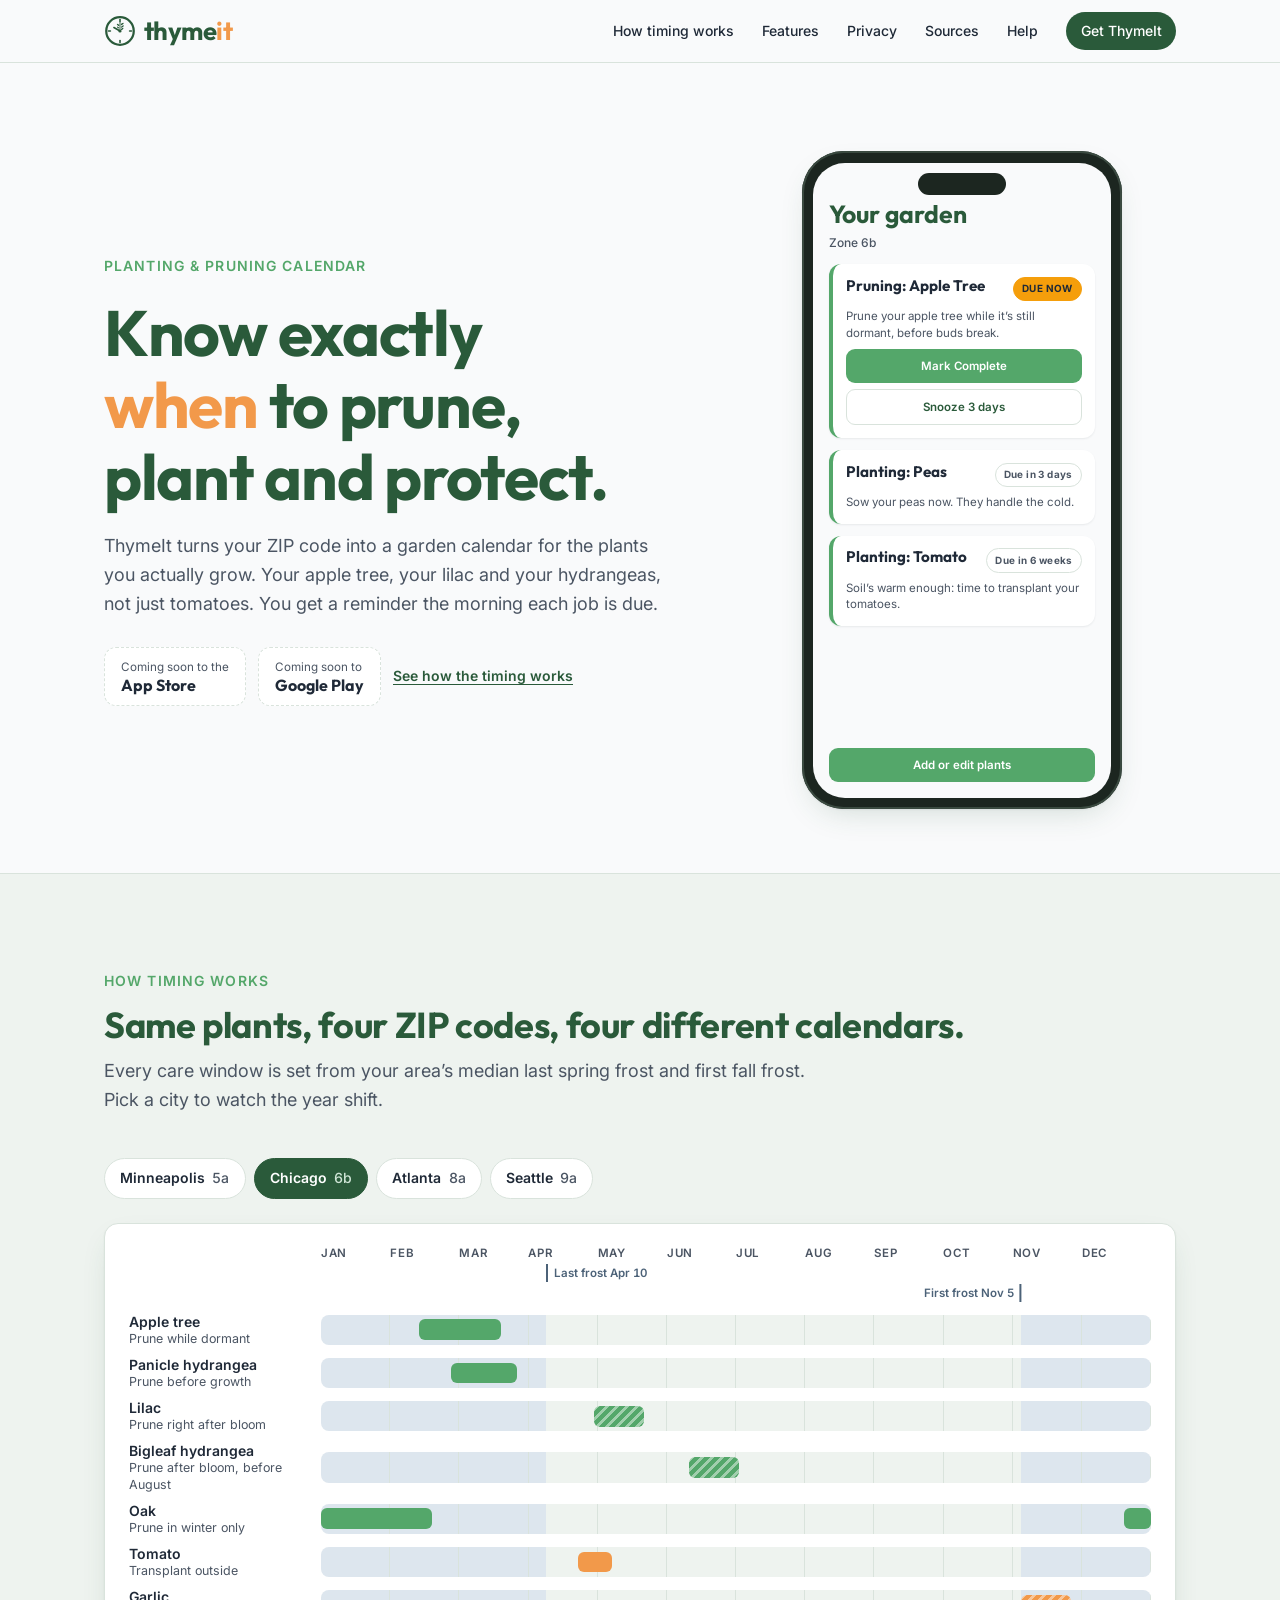
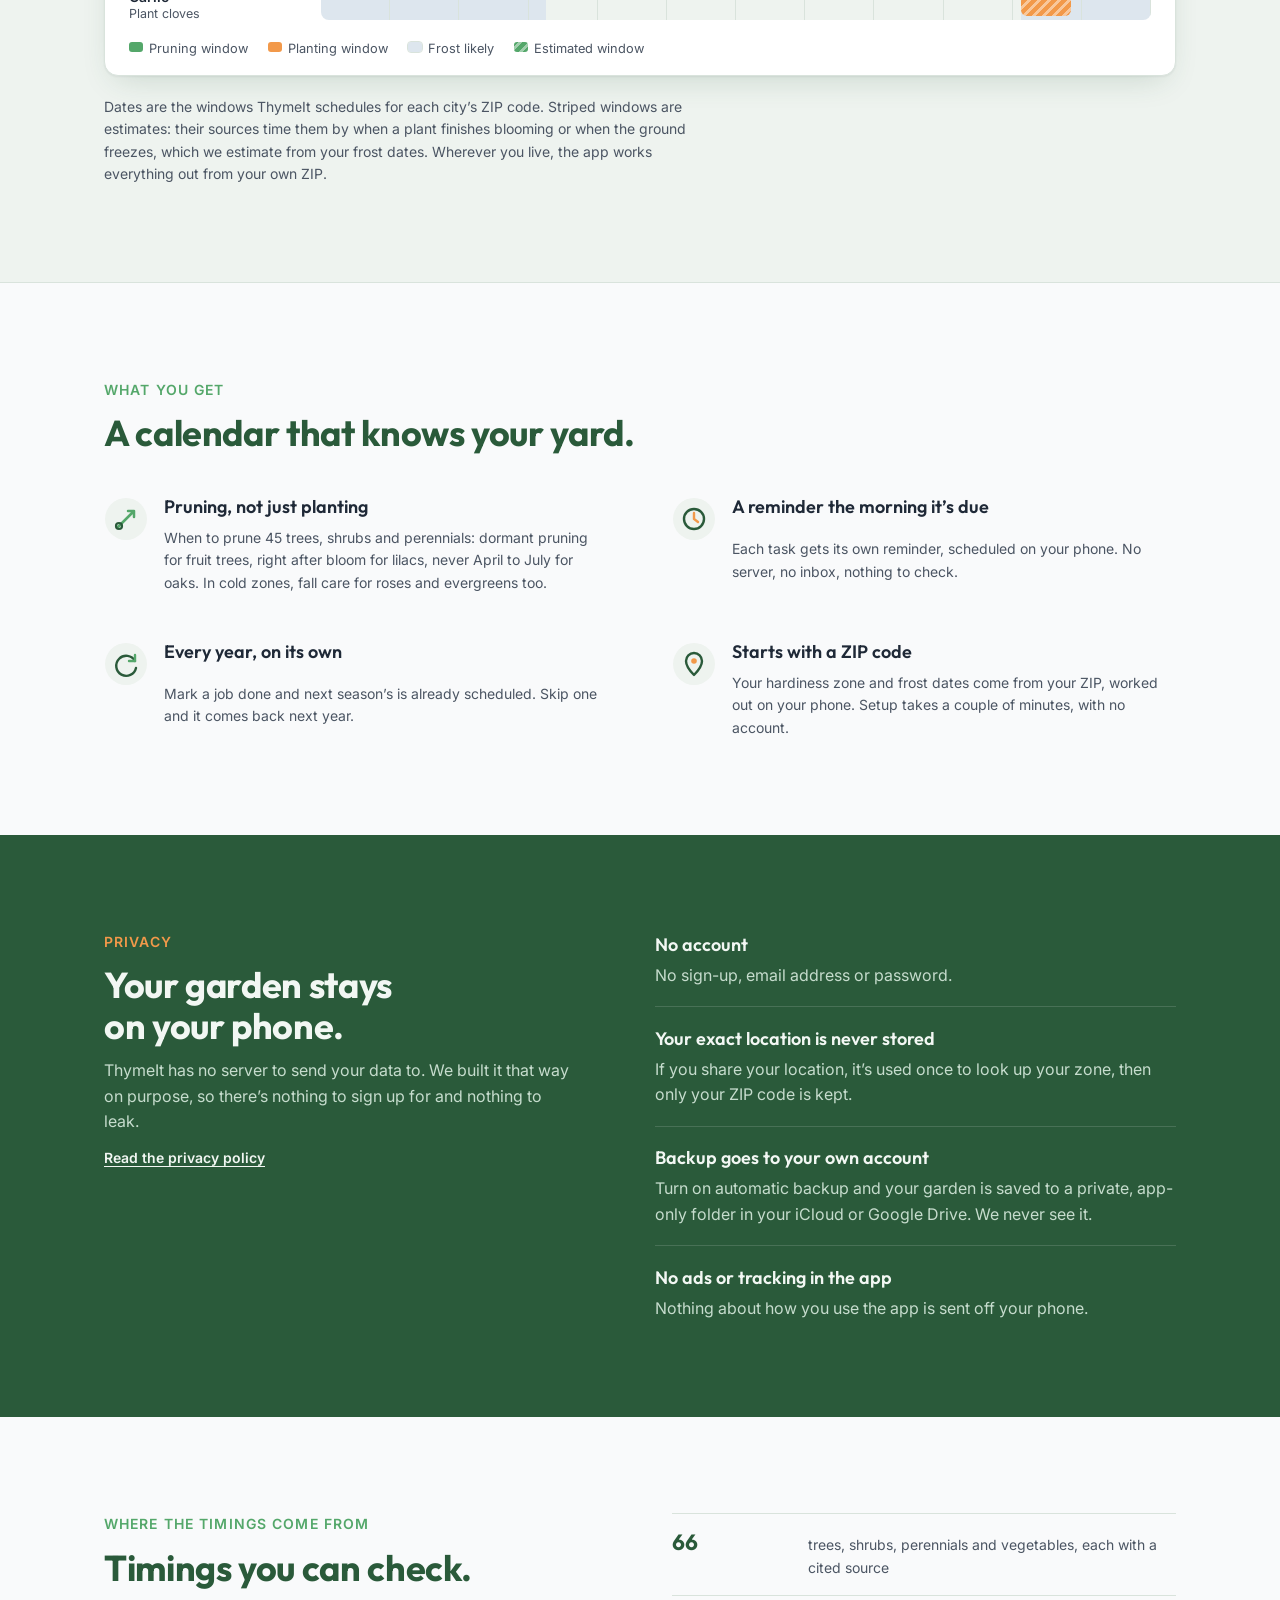
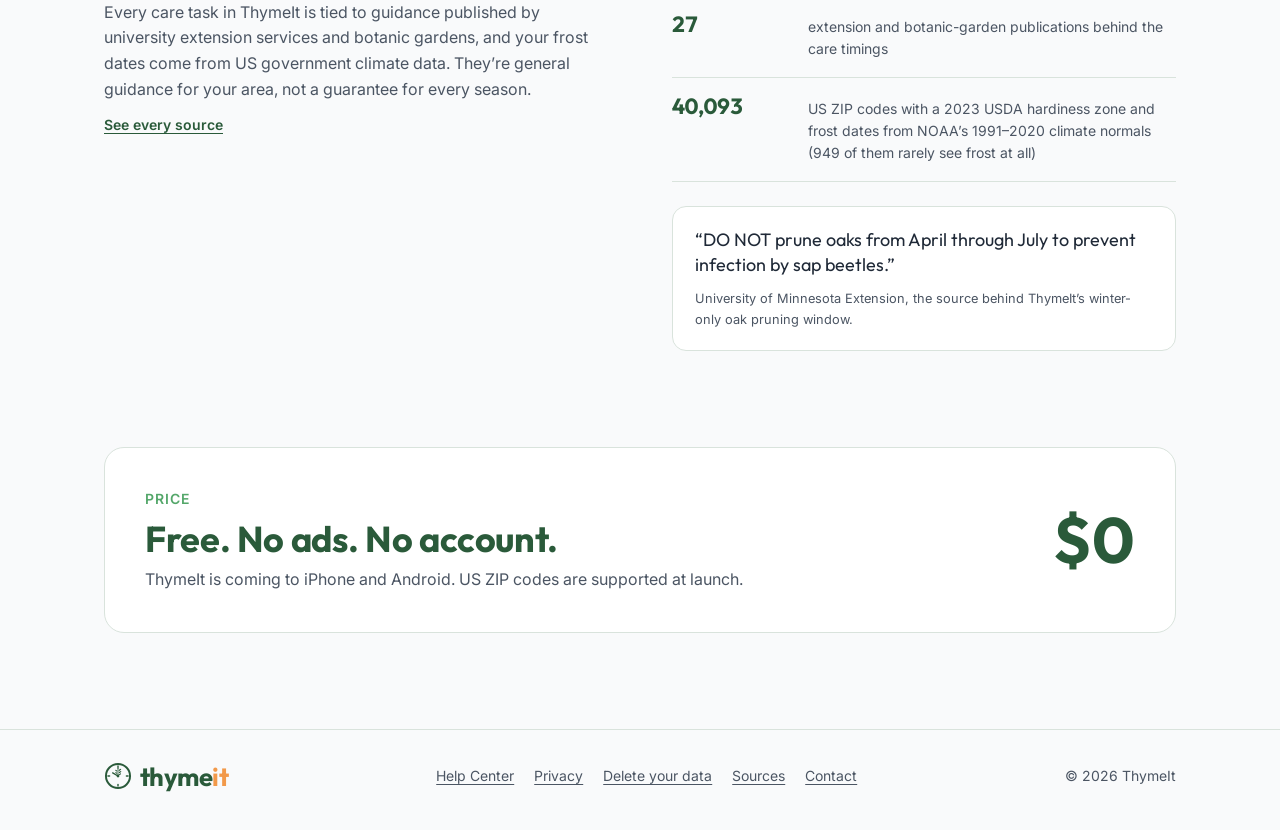
==== commit aeb56bbf: "Add Google Tag Manager (GTM-WDTZSRVP) and disclose website analytics - Every page loads the site's o" ====
--- a/index.html
+++ b/index.html
@@ -1,6 +1,13 @@
 <!doctype html>
 <html lang="en">
   <head>
+    <!-- Google Tag Manager -->
+    <script>(function(w,d,s,l,i){w[l]=w[l]||[];w[l].push({'gtm.start':
+    new Date().getTime(),event:'gtm.js'});var f=d.getElementsByTagName(s)[0],
+    j=d.createElement(s),dl=l!='dataLayer'?'&l='+l:'';j.async=true;j.src=
+    'https://www.googletagmanager.com/gtm.js?id='+i+dl;f.parentNode.insertBefore(j,f);
+    })(window,document,'script','dataLayer','GTM-WDTZSRVP');</script>
+    <!-- End Google Tag Manager -->
     <meta charset="utf-8" />
     <meta name="viewport" content="width=device-width, initial-scale=1, viewport-fit=cover" />
     <title>ThymeIt: Garden Planting &amp; Pruning Calendar</title>
@@ -26,6 +33,10 @@
     <link rel="stylesheet" href="assets/css/style.css" />
   </head>
   <body>
+    <!-- Google Tag Manager (noscript) -->
+    <noscript><iframe src="https://www.googletagmanager.com/ns.html?id=GTM-WDTZSRVP"
+    height="0" width="0" style="display:none;visibility:hidden"></iframe></noscript>
+    <!-- End Google Tag Manager (noscript) -->
     <a class="skip" href="#main">Skip to content</a>
 
     <header class="site-header">
@@ -259,7 +270,7 @@
               your iCloud or Google Drive. We never see it.
             </li>
             <li>
-              <strong>No ads, no tracking</strong>
+              <strong>No ads or tracking in the app</strong>
               Nothing about how you use the app is sent off your phone.
             </li>
           </ul>
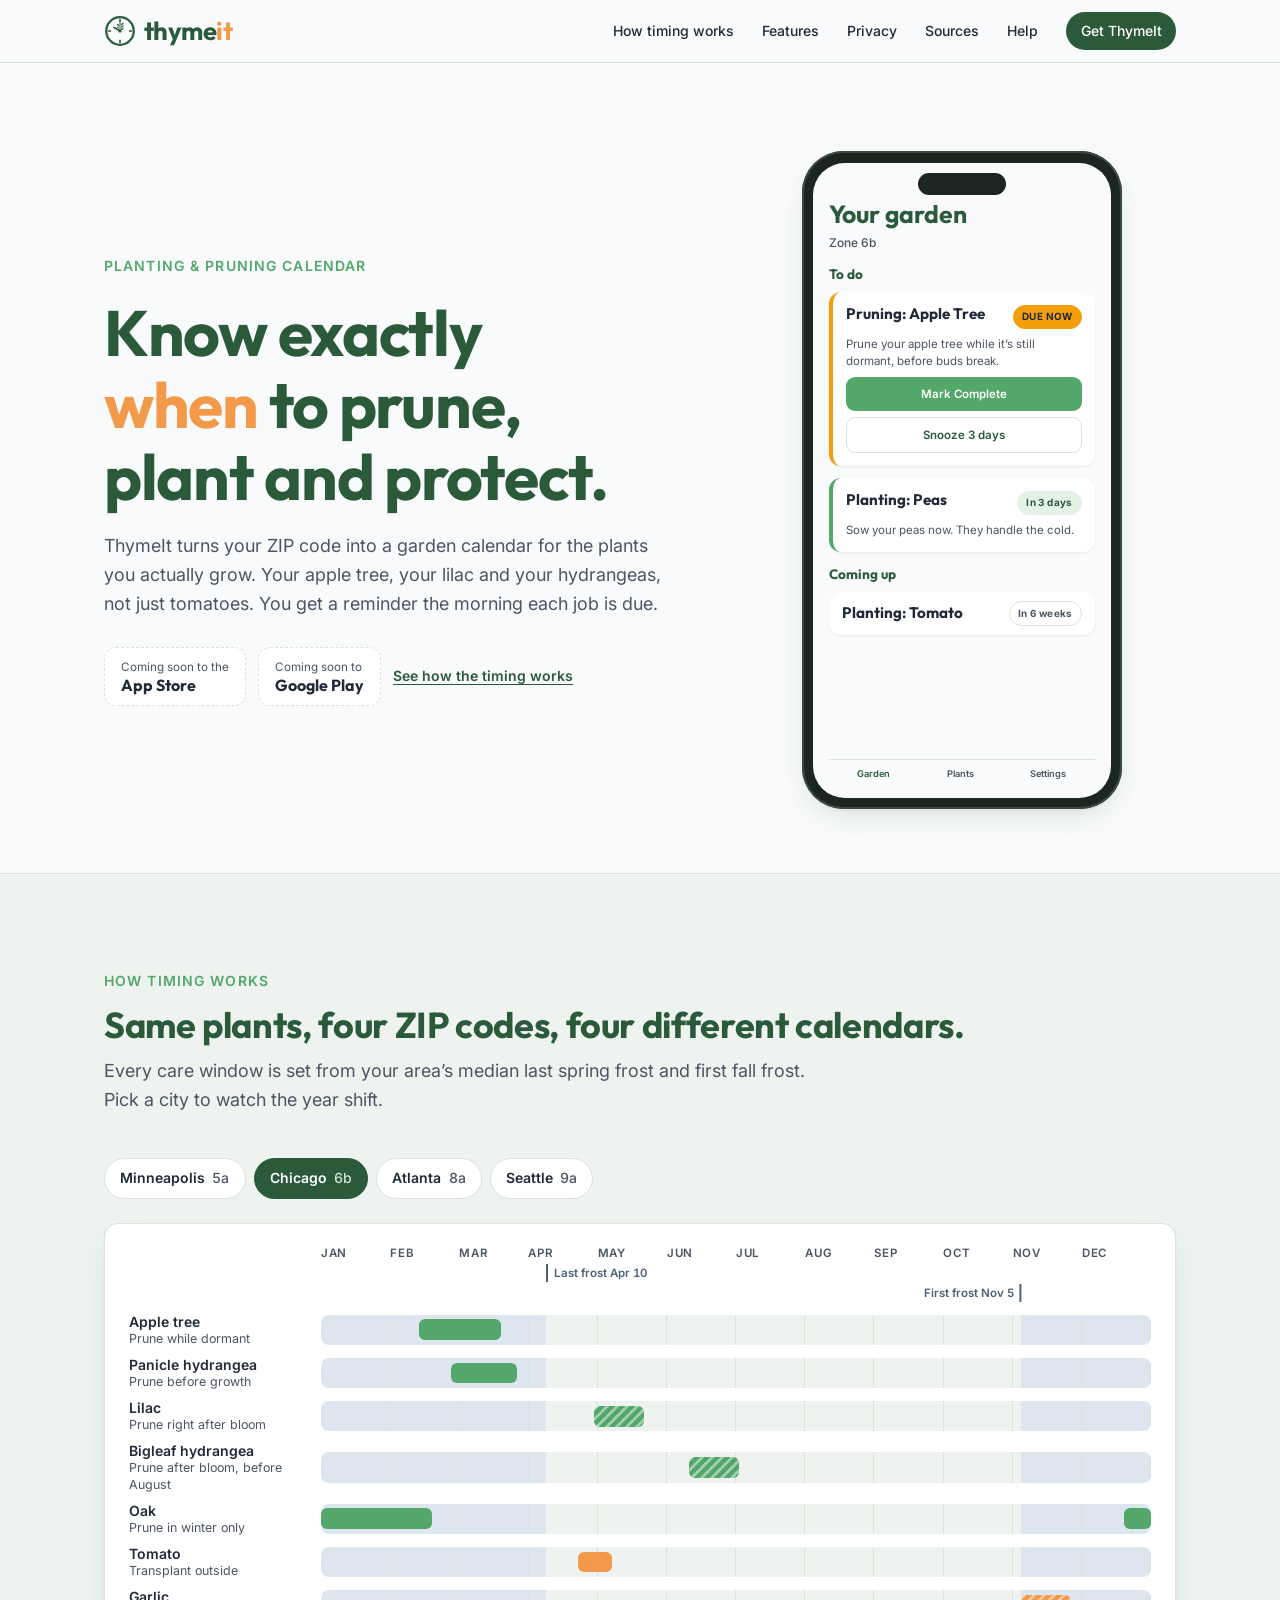
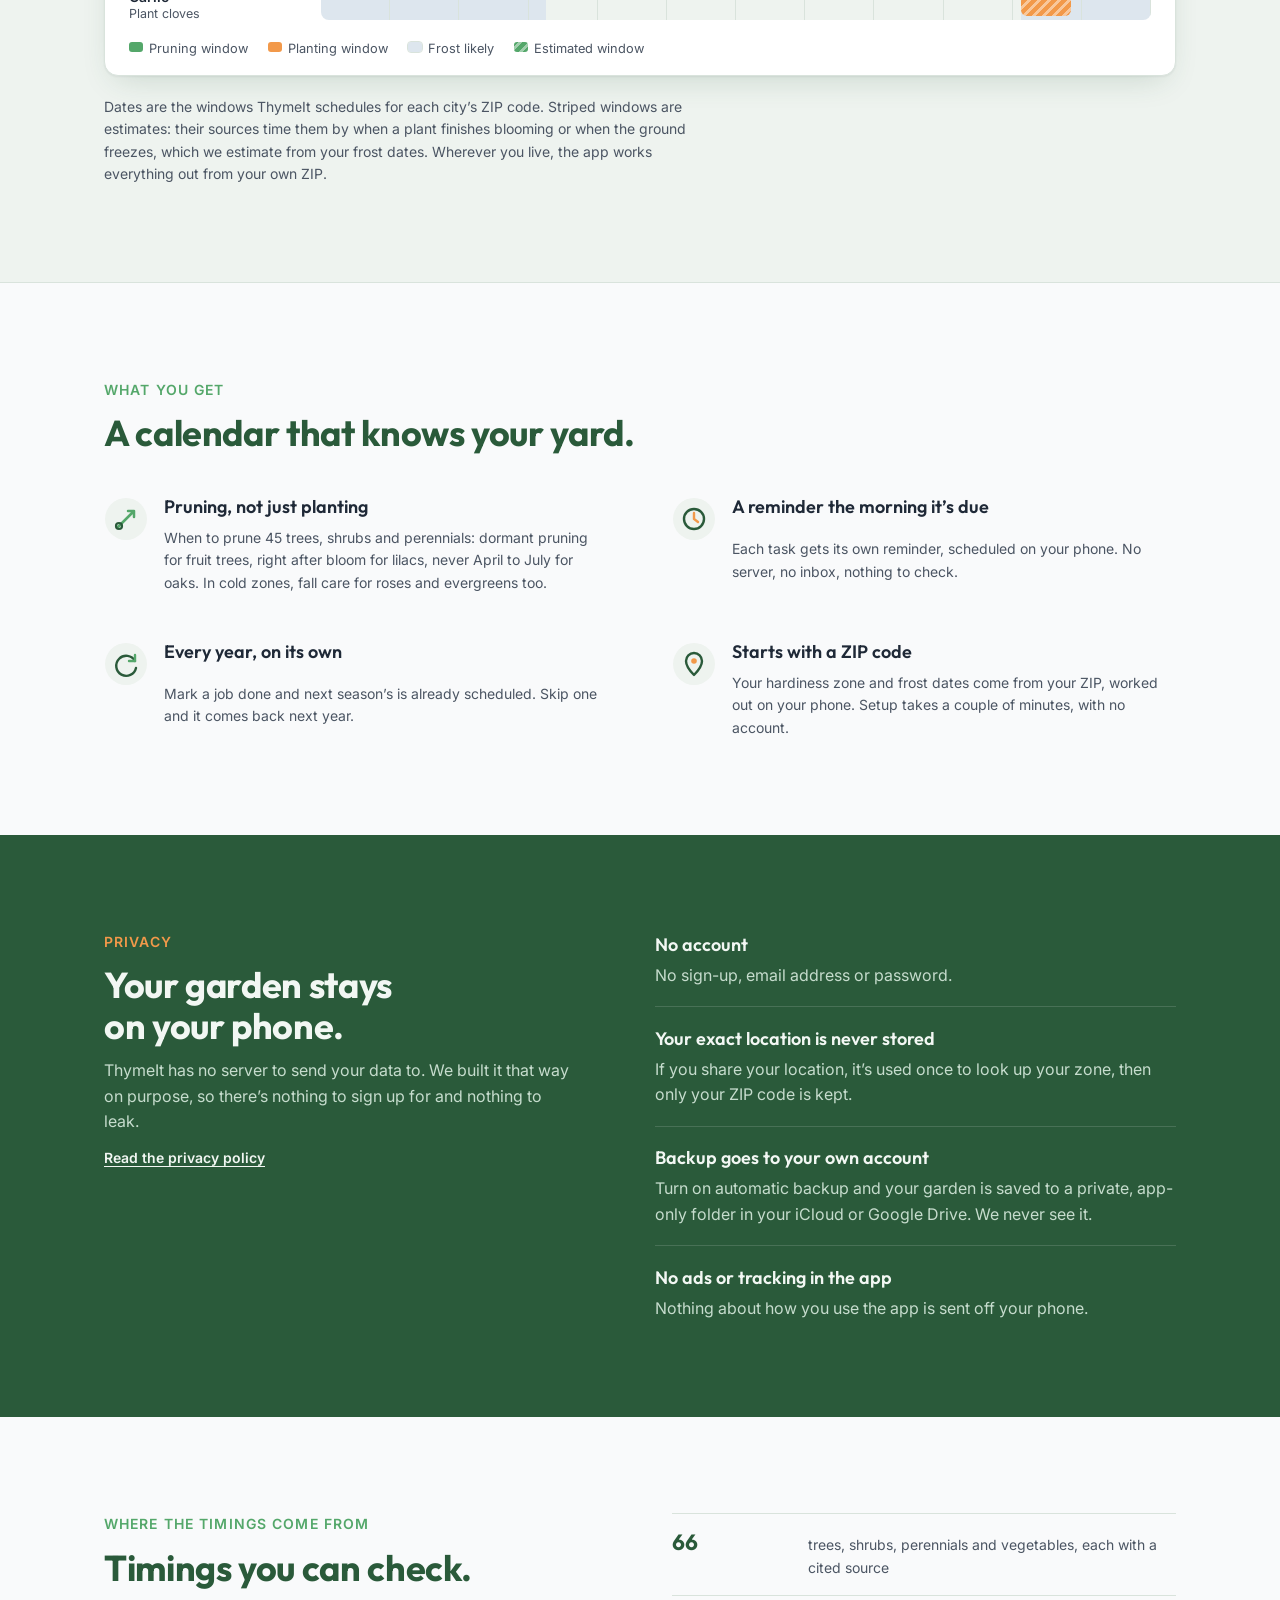
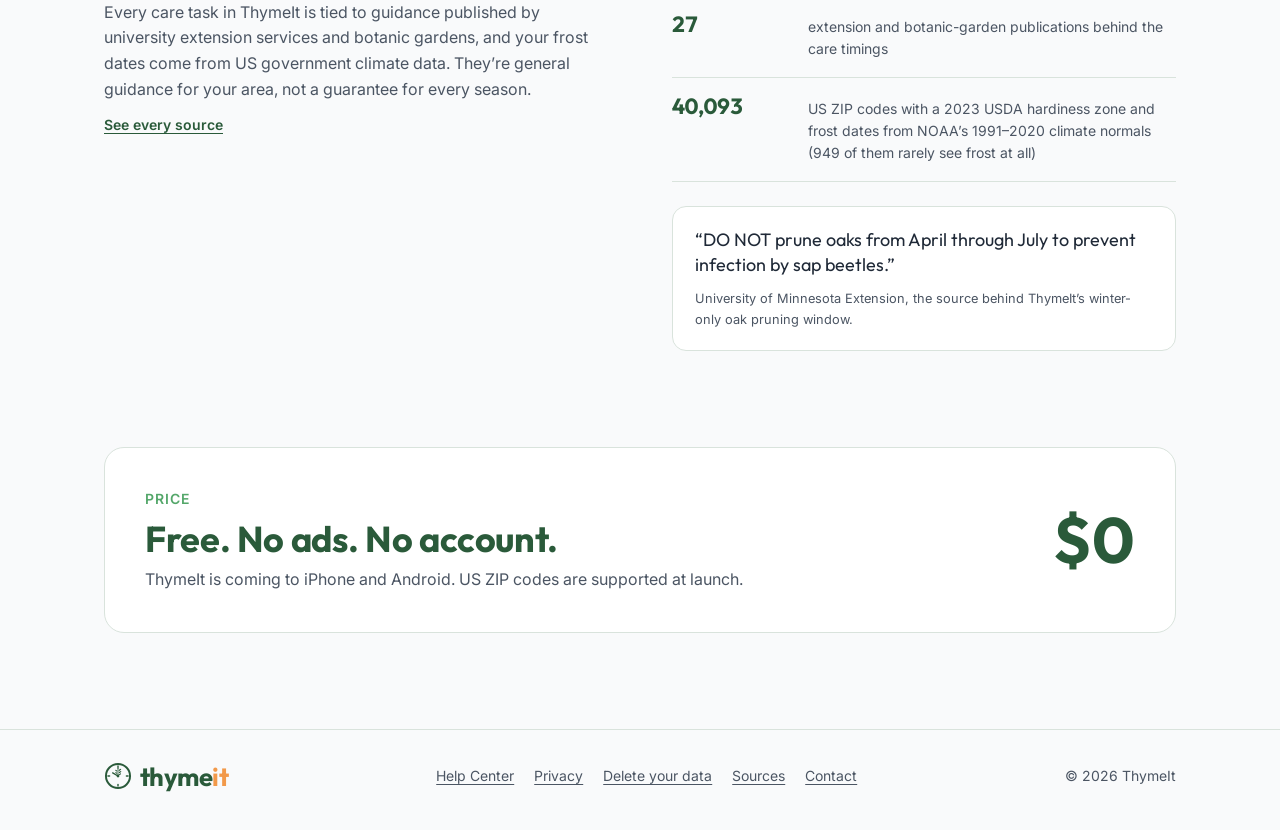
==== commit 1a71ac0d: "Match the app's new navigation and due badges - FAQ: Plants tab and + sheet for adding/removing, To " ====
--- a/index.html
+++ b/index.html
@@ -86,7 +86,8 @@
             <div class="phone-screen" aria-hidden="true">
               <div class="app-title">Your garden</div>
               <div class="app-zone">Zone 6b</div>
-              <div class="task">
+              <div class="app-section">To do</div>
+              <div class="task now">
                 <div class="task-head">
                   <span class="task-title">Pruning: Apple Tree</span>
                   <span class="badge due">DUE NOW</span>
@@ -102,18 +103,16 @@
               <div class="task">
                 <div class="task-head">
                   <span class="task-title">Planting: Peas</span>
-                  <span class="badge">Due in 3 days</span>
+                  <span class="badge soon">In 3 days</span>
                 </div>
                 <p class="task-copy">Sow your peas now. They handle the cold.</p>
               </div>
-              <div class="task">
-                <div class="task-head">
-                  <span class="task-title">Planting: Tomato</span>
-                  <span class="badge">Due in 6 weeks</span>
-                </div>
-                <p class="task-copy">Soil’s warm enough: time to transplant your tomatoes.</p>
-              </div>
-              <span class="btn-app app-add">Add or edit plants</span>
+              <div class="app-section">Coming up</div>
+              <div class="task-row">
+                <span class="task-title">Planting: Tomato</span>
+                <span class="badge">In 6 weeks</span>
+              </div>
+              <div class="app-tabs"><span class="on">Garden</span><span>Plants</span><span>Settings</span></div>
             </div>
           </div>
         </div>
--- a/assets/css/style.css
+++ b/assets/css/style.css
@@ -390,7 +390,7 @@
   font-size: var(--step--1);
 }
 
-/* Phone mock: the app's real home screen copy (src/app/home.tsx, plant library). */
+/* Phone mock: the app's real home screen copy (src/app/(tabs)/home.tsx, plant library). */
 .phone {
   justify-self: center;
   width: min(100%, 20rem);
@@ -452,6 +452,10 @@
   box-shadow: 0 1px 2px rgb(31 41 55 / 8%);
 }
 
+.task.now {
+  border-left-color: var(--amber);
+}
+
 .task-head {
   display: flex;
   justify-content: space-between;
@@ -485,6 +489,50 @@
   color: var(--due-ink);
 }
 
+/* "Soon" (within two weeks): Fresh Green tint, as in the app's DueBadge. */
+.badge.soon {
+  background: #e3f1e7;
+  border-color: #e3f1e7;
+  color: #2a5a3a;
+}
+
+/* Home's "To do" / "Coming up" headings. */
+.app-section {
+  font-family: var(--font-display);
+  font-size: 0.85rem;
+  font-weight: 700;
+  color: var(--heading);
+  margin-bottom: -0.35rem;
+}
+
+/* A compact "Coming up" row (the app's TaskRow, closed). */
+.task-row {
+  background: var(--card);
+  border-radius: 12px;
+  padding: 0.6rem 0.8rem;
+  display: flex;
+  justify-content: space-between;
+  align-items: center;
+  gap: 0.5rem;
+  box-shadow: 0 1px 2px rgb(31 41 55 / 8%);
+}
+
+/* The app's bottom tab bar, in the phone mock. */
+.app-tabs {
+  margin-top: auto;
+  display: flex;
+  justify-content: space-around;
+  border-top: 1px solid var(--line);
+  padding-top: 0.45rem;
+  font-size: 0.58rem;
+  font-weight: 600;
+  color: var(--muted);
+}
+
+.app-tabs .on {
+  color: var(--heading);
+}
+
 .task-copy {
   font-size: 0.72rem;
   line-height: 1.45;
@@ -504,10 +552,6 @@
   border-radius: 9px;
   background: var(--fresh);
   color: var(--on-accent);
-}
-
-.app-add {
-  margin-top: auto;
 }
 
 .btn-app.secondary {
